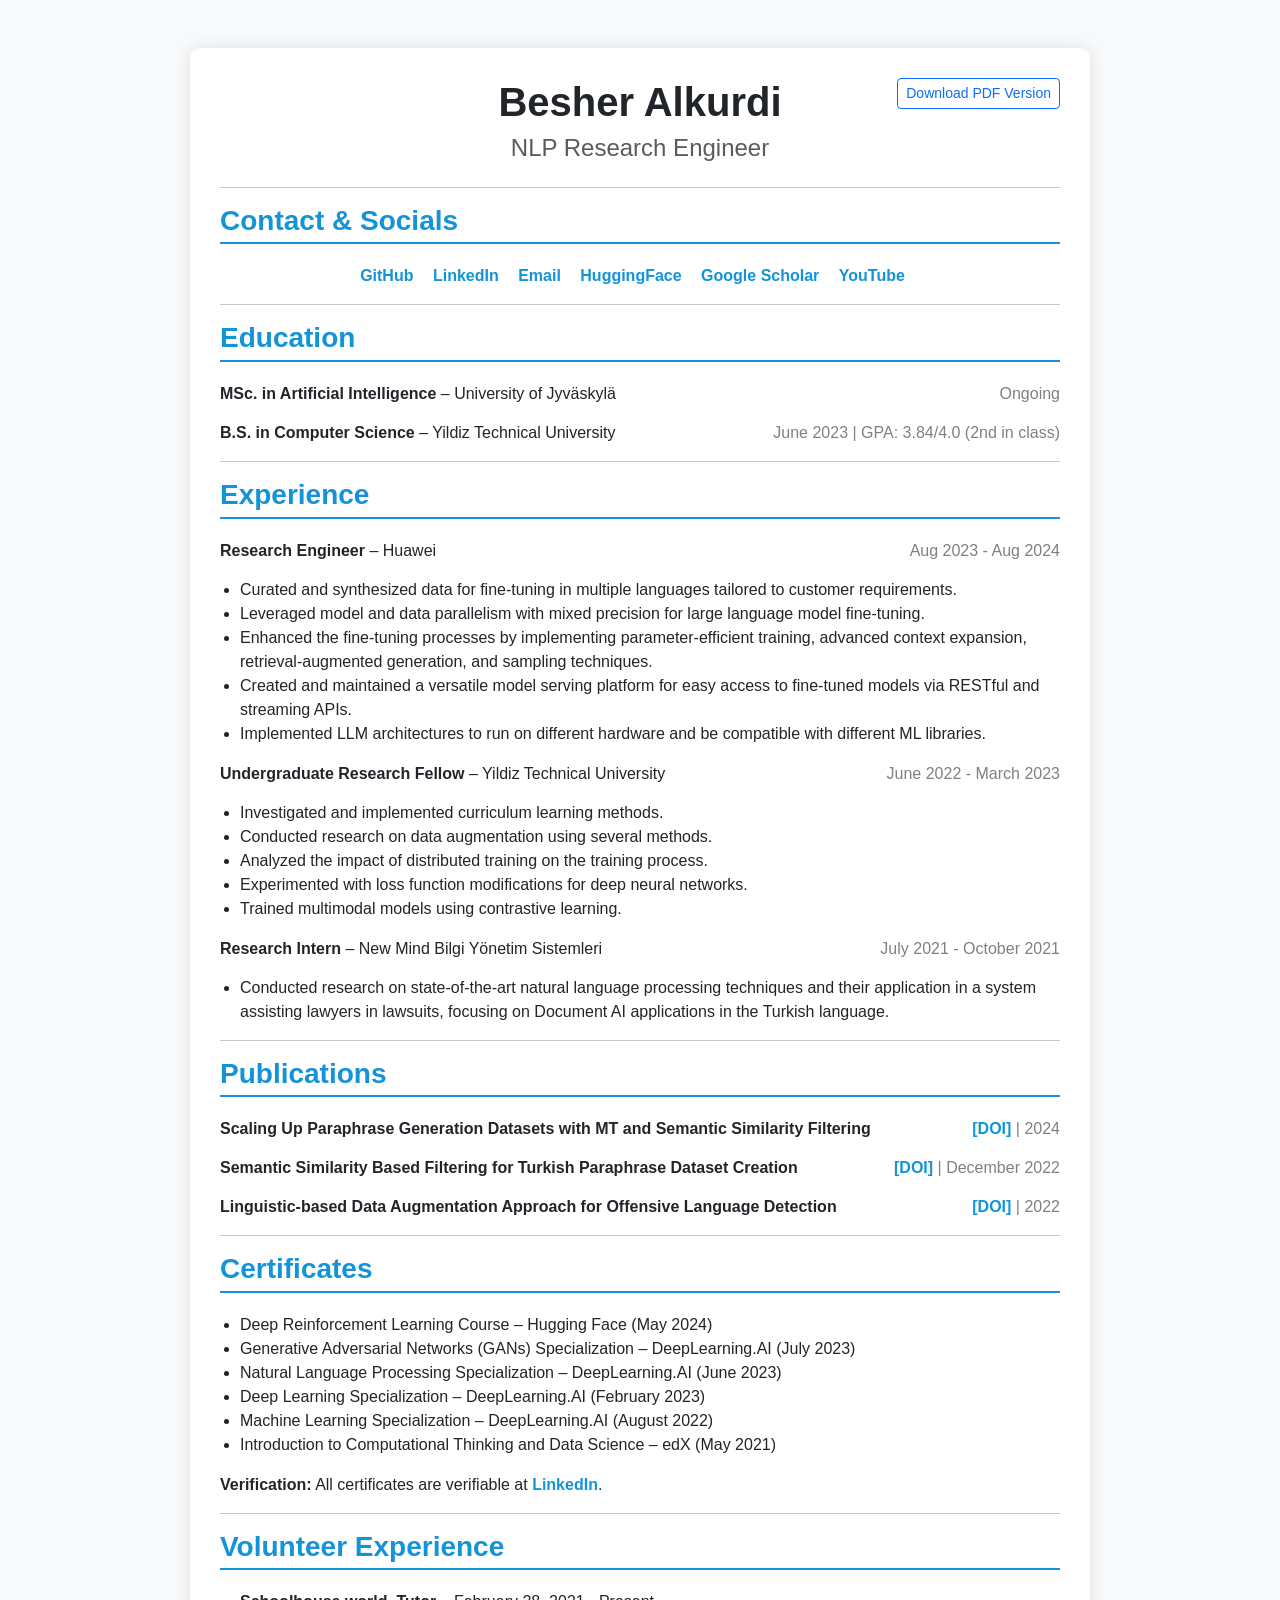
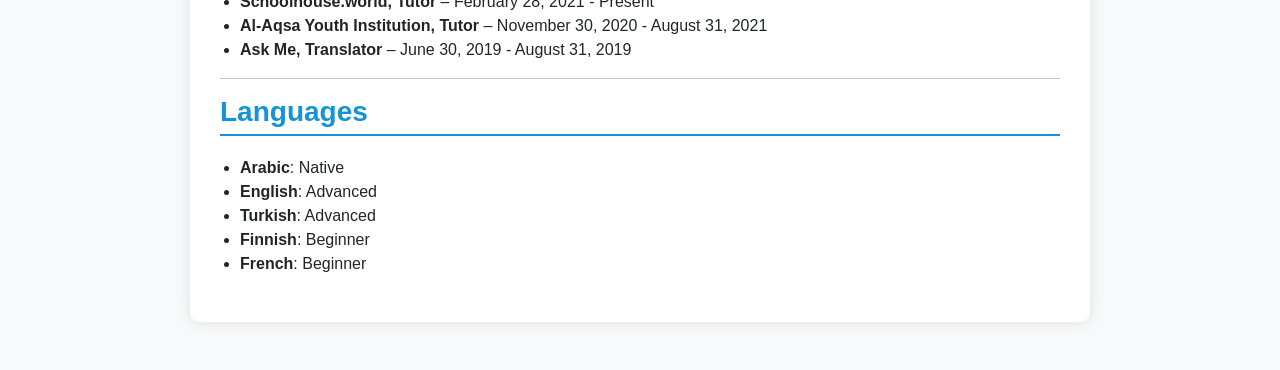
==== cv.html @ 5d820d55 "Add PDF" ====
<!doctype html>
<html lang="en">
    <head>
        <meta charset="UTF-8" />
        <meta name="viewport" content="width=device-width, initial-scale=1.0" />
        <title>Besher Alkurdi - NLP Research Engineer</title>

        <!-- Bootstrap & FontAwesome -->
        <link
            rel="stylesheet"
            href="https://cdn.jsdelivr.net/npm/bootstrap@5.3.0/dist/css/bootstrap.min.css"
        />

        <style>
            :root {
                --primary-color: #1393d8;
                --text-color: #333;
            }

            body {
                background-color: #f8f9fa;
                font-family: Arial, sans-serif;
            }

            .container {
                max-width: 900px;
                background: white;
                padding: 30px;
                border-radius: 10px;
                box-shadow: 0px 0px 15px rgba(0, 0, 0, 0.1);
            }

            h1,
            h3 {
                font-weight: bold;
            }

            .section-title {
                color: var(--primary-color);
                border-bottom: 2px solid var(--primary-color);
                padding-bottom: 5px;
                margin-bottom: 20px;
            }

            .contact-icons a {
                color: var(--primary-color);
                margin-right: 15px;
                transition: 0.3s;
            }

            .contact-icons a:hover {
                color: #116693;
            }

            .entry {
                display: flex;
                justify-content: space-between;
                margin-bottom: 15px;
            }

            .entry-details {
                text-align: right;
                color: gray;
            }

            ul {
                padding-left: 20px;
            }

            a {
                text-decoration: none;
                color: var(--primary-color);
                font-weight: bold;
            }

            a:hover {
                text-decoration: underline;
            }
        </style>
    </head>
    <body>
        <div class="container my-5">
            <div class="position-relative text-center mb-4">
                <h1>Besher Alkurdi</h1>
                <h4 class="text-muted">NLP Research Engineer</h4>
                <div style="position: absolute; top: 0; right: 0">
                    <a href="./cv.pdf" class="btn btn-outline-primary btn-sm">
                        Download PDF Version
                    </a>
                </div>
            </div>

            <hr />

            <section id="contact">
                <h3 class="section-title">Contact & Socials</h3>
                <div class="contact-icons text-center">
                    <a href="https://github.com/mrbesher" target="_blank"
                        >GitHub</a
                    >
                    <a
                        href="https://www.linkedin.com/in/mrbesher"
                        target="_blank"
                        >LinkedIn</a
                    >
                    <a href="mailto:mrbesheralkurdi@outlook.com">Email</a>
                    <a href="https://huggingface.co/mrbesher" target="_blank"
                        >HuggingFace</a
                    >
                    <a
                        href="https://scholar.google.com/citations?user=TBLsDPEAAAAJ"
                        target="_blank"
                        >Google Scholar</a
                    >
                    <a
                        href="https://www.youtube.com/@besheralkurdi"
                        target="_blank"
                        >YouTube</a
                    >
                </div>
            </section>

            <hr />

            <section id="education">
                <h3 class="section-title">Education</h3>

                <div class="entry">
                    <div>
                        <strong>MSc. in Artificial Intelligence</strong> –
                        University of Jyväskylä
                    </div>
                    <div class="entry-details">Ongoing</div>
                </div>

                <div class="entry">
                    <div>
                        <strong>B.S. in Computer Science</strong> – Yildiz
                        Technical University
                    </div>
                    <div class="entry-details">
                        June 2023 | GPA: 3.84/4.0 (2nd in class)
                    </div>
                </div>
            </section>

            <hr />

            <section id="experience">
                <h3 class="section-title">Experience</h3>

                <div class="entry">
                    <div><strong>Research Engineer</strong> – Huawei</div>
                    <div class="entry-details">Aug 2023 - Aug 2024</div>
                </div>
                <ul>
                    <li>
                        Curated and synthesized data for fine-tuning in multiple
                        languages tailored to customer requirements.
                    </li>
                    <li>
                        Leveraged model and data parallelism with mixed
                        precision for large language model fine-tuning.
                    </li>
                    <li>
                        Enhanced the fine-tuning processes by implementing
                        parameter-efficient training, advanced context
                        expansion, retrieval-augmented generation, and sampling
                        techniques.
                    </li>
                    <li>
                        Created and maintained a versatile model serving
                        platform for easy access to fine-tuned models via
                        RESTful and streaming APIs.
                    </li>
                    <li>
                        Implemented LLM architectures to run on different
                        hardware and be compatible with different ML libraries.
                    </li>
                </ul>

                <div class="entry">
                    <div>
                        <strong>Undergraduate Research Fellow</strong> – Yildiz
                        Technical University
                    </div>
                    <div class="entry-details">June 2022 - March 2023</div>
                </div>
                <ul>
                    <li>
                        Investigated and implemented curriculum learning
                        methods.
                    </li>
                    <li>
                        Conducted research on data augmentation using several
                        methods.
                    </li>
                    <li>
                        Analyzed the impact of distributed training on the
                        training process.
                    </li>
                    <li>
                        Experimented with loss function modifications for deep
                        neural networks.
                    </li>
                    <li>
                        Trained multimodal models using contrastive learning.
                    </li>
                </ul>

                <div class="entry">
                    <div>
                        <strong>Research Intern</strong> – New Mind Bilgi
                        Yönetim Sistemleri
                    </div>
                    <div class="entry-details">July 2021 - October 2021</div>
                </div>
                <ul>
                    <li>
                        Conducted research on state-of-the-art natural language
                        processing techniques and their application in a system
                        assisting lawyers in lawsuits, focusing on Document AI
                        applications in the Turkish language.
                    </li>
                </ul>
            </section>

            <hr />

            <section id="publications">
                <h3 class="section-title">Publications</h3>

                <div class="entry">
                    <div>
                        <strong
                            >Scaling Up Paraphrase Generation Datasets with MT
                            and Semantic Similarity Filtering</strong
                        >
                    </div>
                    <div class="entry-details">
                        <a href="https://doi.org/10.1007/978-3-031-44260-5_2"
                            >[DOI]</a
                        >
                        | 2024
                    </div>
                </div>

                <div class="entry">
                    <div>
                        <strong
                            >Semantic Similarity Based Filtering for Turkish
                            Paraphrase Dataset Creation</strong
                        >
                    </div>
                    <div class="entry-details">
                        <a href="https://aclanthology.org/2022.icnlsp-1.14"
                            >[DOI]</a
                        >
                        | December 2022
                    </div>
                </div>

                <div class="entry">
                    <div>
                        <strong
                            >Linguistic-based Data Augmentation Approach for
                            Offensive Language Detection</strong
                        >
                    </div>
                    <div class="entry-details">
                        <a href="https://doi.org/10.1109/UBMK55850.2022.9919562"
                            >[DOI]</a
                        >
                        | 2022
                    </div>
                </div>
            </section>

            <hr />

            <section id="certificates">
                <h3 class="section-title">Certificates</h3>
                <ul>
                    <li>
                        Deep Reinforcement Learning Course – Hugging Face (May
                        2024)
                    </li>
                    <li>
                        Generative Adversarial Networks (GANs) Specialization –
                        DeepLearning.AI (July 2023)
                    </li>
                    <li>
                        Natural Language Processing Specialization –
                        DeepLearning.AI (June 2023)
                    </li>
                    <li>
                        Deep Learning Specialization – DeepLearning.AI (February
                        2023)
                    </li>
                    <li>
                        Machine Learning Specialization – DeepLearning.AI
                        (August 2022)
                    </li>
                    <li>
                        Introduction to Computational Thinking and Data Science
                        – edX (May 2021)
                    </li>
                </ul>
                <p>
                    <strong>Verification:</strong> All certificates are
                    verifiable at
                    <a href="https://www.linkedin.com/in/mrbesher">LinkedIn</a>.
                </p>
            </section>

            <hr />

            <section id="volunteer">
                <h3 class="section-title">Volunteer Experience</h3>
                <ul>
                    <li>
                        <strong>Schoolhouse.world, Tutor</strong> – February 28,
                        2021 - Present
                    </li>
                    <li>
                        <strong>Al-Aqsa Youth Institution, Tutor</strong> –
                        November 30, 2020 - August 31, 2021
                    </li>
                    <li>
                        <strong>Ask Me, Translator</strong> – June 30, 2019 -
                        August 31, 2019
                    </li>
                </ul>
            </section>

            <hr />

            <section id="languages">
                <h3 class="section-title">Languages</h3>
                <ul>
                    <li><strong>Arabic</strong>: Native</li>
                    <li><strong>English</strong>: Advanced</li>
                    <li><strong>Turkish</strong>: Advanced</li>
                    <li><strong>Finnish</strong>: Beginner</li>
                    <li><strong>French</strong>: Beginner</li>
                </ul>
            </section>
        </div>

        <script src="https://cdn.jsdelivr.net/npm/bootstrap@5.3.0/dist/js/bootstrap.bundle.min.js"></script>
    </body>
</html>
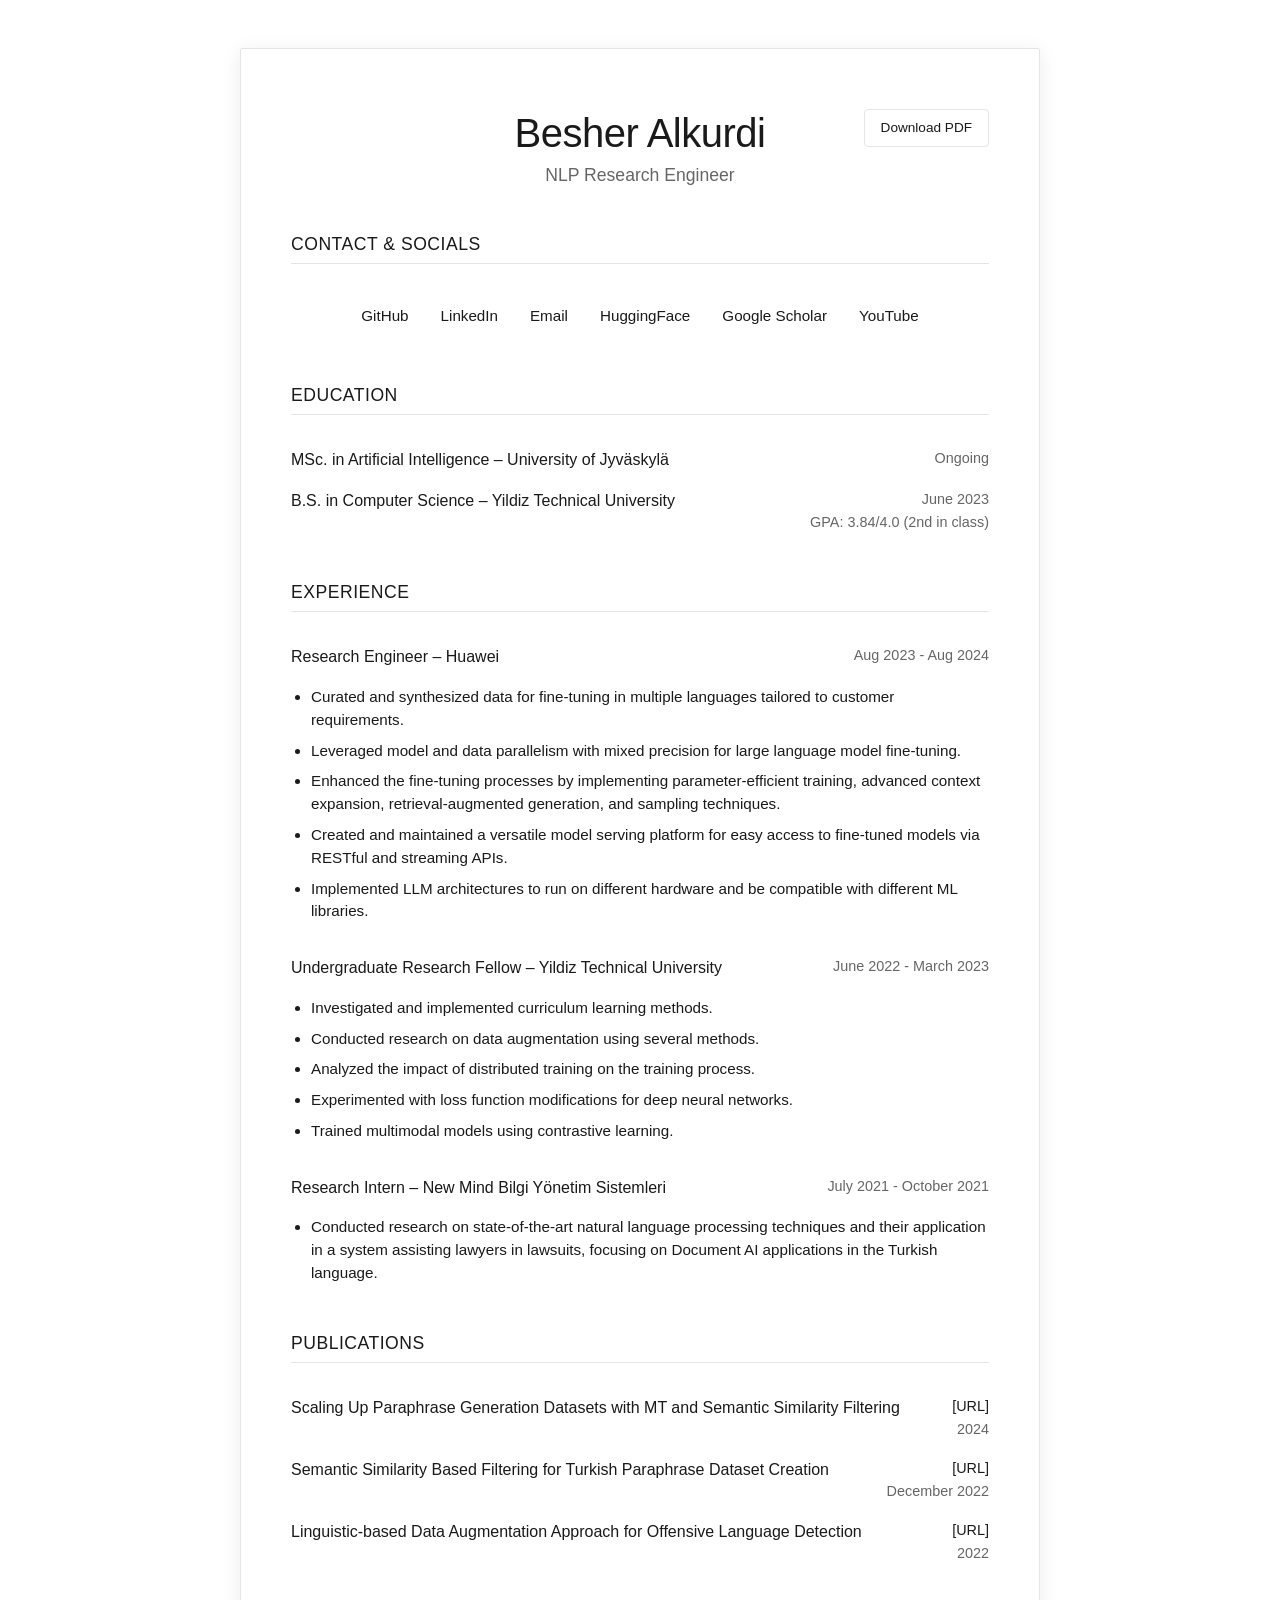
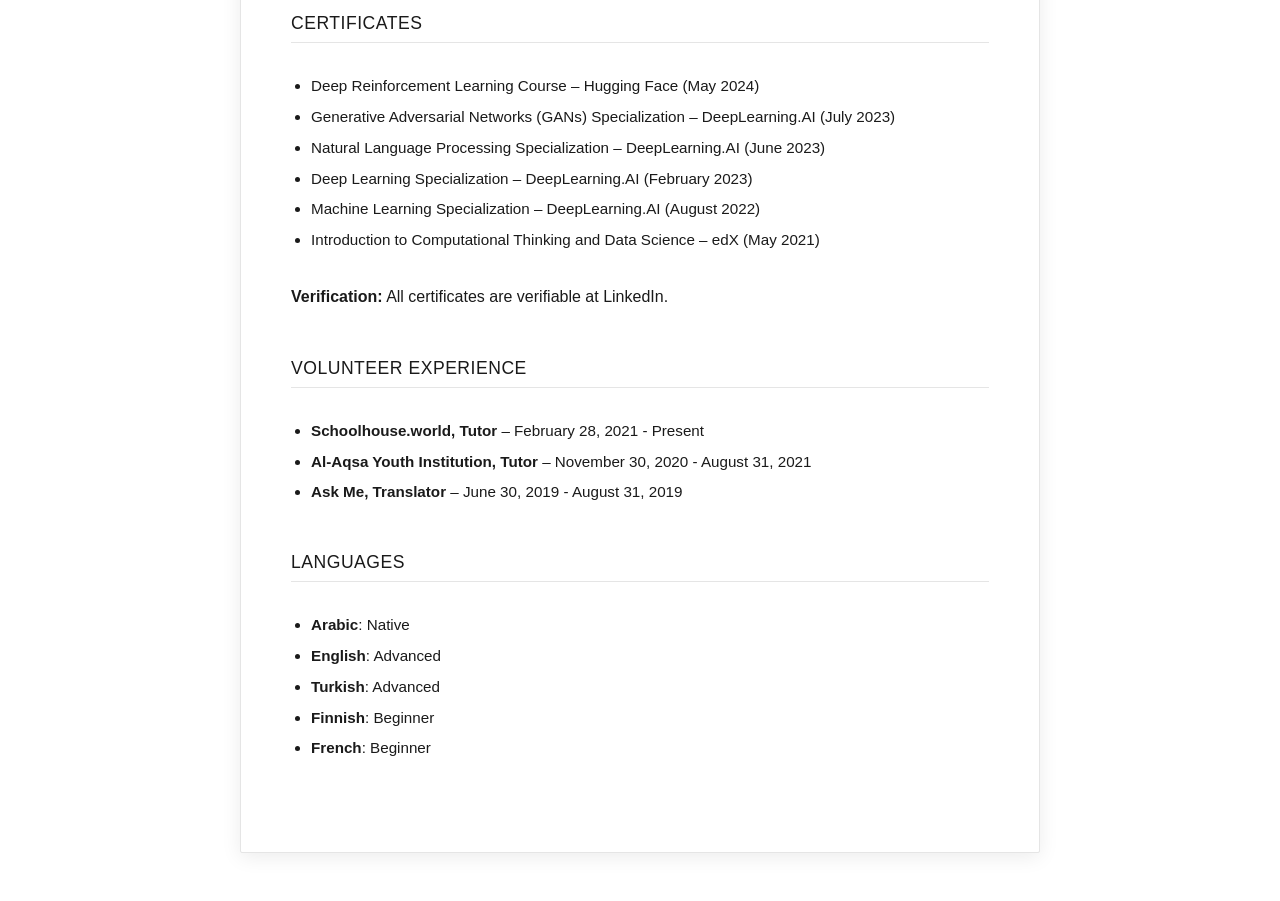
==== commit 8394e22f: "Add a minimal theme" ====
--- a/cv.html
+++ b/cv.html
@@ -5,7 +5,7 @@
         <meta name="viewport" content="width=device-width, initial-scale=1.0" />
         <title>Besher Alkurdi - NLP Research Engineer</title>
 
-        <!-- Bootstrap & FontAwesome -->
+        <!-- Bootstrap -->
         <link
             rel="stylesheet"
             href="https://cdn.jsdelivr.net/npm/bootstrap@5.3.0/dist/css/bootstrap.min.css"
@@ -13,327 +13,359 @@
 
         <style>
             :root {
-                --primary-color: #1393d8;
-                --text-color: #333;
+                --bg-color: #ffffff;
+                --text-color: #1a1a1a;
+                --text-muted: #666666;
+                --border-color: #e5e5e5;
+                --card-bg: #ffffff;
+                --hover-bg: #f8f9fa;
+                --shadow-color: rgba(0, 0, 0, 0.08);
+            }
+
+            @media (prefers-color-scheme: dark) {
+                :root {
+                    --bg-color: #0a0a0a;
+                    --text-color: #f5f5f5;
+                    --text-muted: #a0a0a0;
+                    --border-color: #2a2a2a;
+                    --card-bg: #111111;
+                    --hover-bg: #1a1a1a;
+                    --shadow-color: rgba(255, 255, 255, 0.05);
+                }
+            }
+
+            * {
+                transition: background-color 0.2s ease, color 0.2s ease, border-color 0.2s ease;
             }
 
             body {
-                background-color: #f8f9fa;
-                font-family: Arial, sans-serif;
+                background-color: var(--bg-color);
+                color: var(--text-color);
+                font-family: -apple-system, BlinkMacSystemFont, 'Segoe UI', Roboto, Oxygen, Ubuntu, Cantarell, sans-serif;
+                line-height: 1.6;
+                font-weight: 400;
             }
 
             .container {
-                max-width: 900px;
-                background: white;
-                padding: 30px;
-                border-radius: 10px;
-                box-shadow: 0px 0px 15px rgba(0, 0, 0, 0.1);
-            }
-
-            h1,
+                max-width: 800px;
+                background: var(--card-bg);
+                padding: 60px 50px;
+                border-radius: 2px;
+                box-shadow: 0 4px 20px var(--shadow-color);
+                border: 1px solid var(--border-color);
+            }
+
+            h1 {
+                font-weight: 300;
+                font-size: 2.5rem;
+                letter-spacing: -0.5px;
+                margin-bottom: 0.5rem;
+            }
+
             h3 {
-                font-weight: bold;
+                font-weight: 500;
+                font-size: 1.1rem;
+                text-transform: uppercase;
+                letter-spacing: 0.5px;
+                margin-bottom: 1.5rem;
+                margin-top: 3rem;
+            }
+
+            h4 {
+                font-weight: 300;
+                color: var(--text-muted);
+                font-size: 1.1rem;
             }
 
             .section-title {
-                color: var(--primary-color);
-                border-bottom: 2px solid var(--primary-color);
-                padding-bottom: 5px;
-                margin-bottom: 20px;
+                color: var(--text-color);
+                border-bottom: 1px solid var(--border-color);
+                padding-bottom: 8px;
+                margin-bottom: 2rem;
+            }
+
+            .contact-icons {
+                display: flex;
+                justify-content: center;
+                gap: 2rem;
+                flex-wrap: wrap;
             }
 
             .contact-icons a {
-                color: var(--primary-color);
-                margin-right: 15px;
-                transition: 0.3s;
-            }
-
-            .contact-icons a:hover {
-                color: #116693;
+                color: var(--text-color);
+                font-weight: 400;
+                text-decoration: none;
+                padding: 8px 0;
+                position: relative;
+                font-size: 0.95rem;
+            }
+
+            .contact-icons a::after {
+                content: '';
+                position: absolute;
+                width: 0;
+                height: 1px;
+                bottom: 0;
+                left: 0;
+                background-color: var(--text-color);
+                transition: width 0.3s ease;
+            }
+
+            .contact-icons a:hover::after {
+                width: 100%;
             }
 
             .entry {
                 display: flex;
                 justify-content: space-between;
-                margin-bottom: 15px;
+                align-items: flex-start;
+                margin-bottom: 1rem;
+                gap: 2rem;
             }
 
             .entry-details {
                 text-align: right;
-                color: gray;
+                color: var(--text-muted);
+                font-size: 0.9rem;
+                white-space: nowrap;
+                flex-shrink: 0;
+            }
+
+            .entry-content {
+                flex: 1;
+            }
+
+            .entry strong {
+                font-weight: 500;
             }
 
             ul {
-                padding-left: 20px;
+                padding-left: 1.25rem;
+                margin-top: 0.75rem;
+                margin-bottom: 2rem;
+            }
+
+            li {
+                margin-bottom: 0.5rem;
+                font-size: 0.95rem;
+                line-height: 1.5;
             }
 
             a {
                 text-decoration: none;
-                color: var(--primary-color);
-                font-weight: bold;
+                color: var(--text-color);
+                font-weight: 400;
             }
 
             a:hover {
-                text-decoration: underline;
+                color: var(--text-color);
+                opacity: 0.7;
+            }
+
+            hr {
+                border: none;
+                height: 1px;
+                background-color: var(--border-color);
+                margin: 3rem 0;
+            }
+
+            .btn-outline-primary {
+                border: 1px solid var(--border-color);
+                color: var(--text-color);
+                background: transparent;
+                font-size: 0.85rem;
+                padding: 8px 16px;
+                font-weight: 400;
+            }
+
+            .btn-outline-primary:hover {
+                background-color: var(--hover-bg);
+                border-color: var(--text-color);
+                color: var(--text-color);
+            }
+
+            .header-section {
+                text-align: center;
+                margin-bottom: 3rem;
+                position: relative;
+            }
+
+            .pdf-download {
+                position: absolute;
+                top: 0;
+                right: 0;
+            }
+
+            @media (max-width: 768px) {
+                .container {
+                    padding: 40px 30px;
+                    margin: 20px;
+                }
+
+                .entry {
+                    flex-direction: column;
+                    gap: 0.5rem;
+                }
+
+                .entry-details {
+                    text-align: left;
+                    white-space: normal;
+                }
+
+                .contact-icons {
+                    gap: 1rem;
+                }
+
+                .pdf-download {
+                    position: static;
+                    margin-top: 1rem;
+                }
+
+                h1 {
+                    font-size: 2rem;
+                }
             }
         </style>
     </head>
     <body>
         <div class="container my-5">
-            <div class="position-relative text-center mb-4">
+            <div class="header-section">
                 <h1>Besher Alkurdi</h1>
-                <h4 class="text-muted">NLP Research Engineer</h4>
-                <div style="position: absolute; top: 0; right: 0">
+                <h4>NLP Research Engineer</h4>
+                <div class="pdf-download">
                     <a href="./cv.pdf" class="btn btn-outline-primary btn-sm">
-                        Download PDF Version
+                        Download PDF
                     </a>
                 </div>
             </div>
-
-            <hr />
 
             <section id="contact">
                 <h3 class="section-title">Contact & Socials</h3>
-                <div class="contact-icons text-center">
-                    <a href="https://github.com/mrbesher" target="_blank"
-                        >GitHub</a
-                    >
-                    <a
-                        href="https://www.linkedin.com/in/mrbesher"
-                        target="_blank"
-                        >LinkedIn</a
-                    >
+                <div class="contact-icons">
+                    <a href="https://github.com/mrbesher" target="_blank">GitHub</a>
+                    <a href="https://www.linkedin.com/in/mrbesher" target="_blank">LinkedIn</a>
                     <a href="mailto:mrbesheralkurdi@outlook.com">Email</a>
-                    <a href="https://huggingface.co/mrbesher" target="_blank"
-                        >HuggingFace</a
-                    >
-                    <a
-                        href="https://scholar.google.com/citations?user=TBLsDPEAAAAJ"
-                        target="_blank"
-                        >Google Scholar</a
-                    >
-                    <a
-                        href="https://www.youtube.com/@besheralkurdi"
-                        target="_blank"
-                        >YouTube</a
-                    >
-                </div>
-            </section>
-
-            <hr />
+                    <a href="https://huggingface.co/mrbesher" target="_blank">HuggingFace</a>
+                    <a href="https://scholar.google.com/citations?user=TBLsDPEAAAAJ" target="_blank">Google Scholar</a>
+                    <a href="https://www.youtube.com/@besheralkurdi" target="_blank">YouTube</a>
+                </div>
+            </section>
 
             <section id="education">
                 <h3 class="section-title">Education</h3>
 
                 <div class="entry">
-                    <div>
-                        <strong>MSc. in Artificial Intelligence</strong> –
-                        University of Jyväskylä
+                    <div class="entry-content">
+                        <strong>MSc. in Artificial Intelligence</strong> – University of Jyväskylä
                     </div>
                     <div class="entry-details">Ongoing</div>
                 </div>
 
                 <div class="entry">
-                    <div>
-                        <strong>B.S. in Computer Science</strong> – Yildiz
-                        Technical University
+                    <div class="entry-content">
+                        <strong>B.S. in Computer Science</strong> – Yildiz Technical University
                     </div>
                     <div class="entry-details">
-                        June 2023 | GPA: 3.84/4.0 (2nd in class)
-                    </div>
-                </div>
-            </section>
-
-            <hr />
+                        June 2023<br>GPA: 3.84/4.0 (2nd in class)
+                    </div>
+                </div>
+            </section>
 
             <section id="experience">
                 <h3 class="section-title">Experience</h3>
 
                 <div class="entry">
-                    <div><strong>Research Engineer</strong> – Huawei</div>
+                    <div class="entry-content"><strong>Research Engineer</strong> – Huawei</div>
                     <div class="entry-details">Aug 2023 - Aug 2024</div>
                 </div>
                 <ul>
-                    <li>
-                        Curated and synthesized data for fine-tuning in multiple
-                        languages tailored to customer requirements.
-                    </li>
-                    <li>
-                        Leveraged model and data parallelism with mixed
-                        precision for large language model fine-tuning.
-                    </li>
-                    <li>
-                        Enhanced the fine-tuning processes by implementing
-                        parameter-efficient training, advanced context
-                        expansion, retrieval-augmented generation, and sampling
-                        techniques.
-                    </li>
-                    <li>
-                        Created and maintained a versatile model serving
-                        platform for easy access to fine-tuned models via
-                        RESTful and streaming APIs.
-                    </li>
-                    <li>
-                        Implemented LLM architectures to run on different
-                        hardware and be compatible with different ML libraries.
-                    </li>
-                </ul>
-
-                <div class="entry">
-                    <div>
-                        <strong>Undergraduate Research Fellow</strong> – Yildiz
-                        Technical University
+                    <li>Curated and synthesized data for fine-tuning in multiple languages tailored to customer requirements.</li>
+                    <li>Leveraged model and data parallelism with mixed precision for large language model fine-tuning.</li>
+                    <li>Enhanced the fine-tuning processes by implementing parameter-efficient training, advanced context expansion, retrieval-augmented generation, and sampling techniques.</li>
+                    <li>Created and maintained a versatile model serving platform for easy access to fine-tuned models via RESTful and streaming APIs.</li>
+                    <li>Implemented LLM architectures to run on different hardware and be compatible with different ML libraries.</li>
+                </ul>
+
+                <div class="entry">
+                    <div class="entry-content">
+                        <strong>Undergraduate Research Fellow</strong> – Yildiz Technical University
                     </div>
                     <div class="entry-details">June 2022 - March 2023</div>
                 </div>
                 <ul>
-                    <li>
-                        Investigated and implemented curriculum learning
-                        methods.
-                    </li>
-                    <li>
-                        Conducted research on data augmentation using several
-                        methods.
-                    </li>
-                    <li>
-                        Analyzed the impact of distributed training on the
-                        training process.
-                    </li>
-                    <li>
-                        Experimented with loss function modifications for deep
-                        neural networks.
-                    </li>
-                    <li>
-                        Trained multimodal models using contrastive learning.
-                    </li>
-                </ul>
-
-                <div class="entry">
-                    <div>
-                        <strong>Research Intern</strong> – New Mind Bilgi
-                        Yönetim Sistemleri
+                    <li>Investigated and implemented curriculum learning methods.</li>
+                    <li>Conducted research on data augmentation using several methods.</li>
+                    <li>Analyzed the impact of distributed training on the training process.</li>
+                    <li>Experimented with loss function modifications for deep neural networks.</li>
+                    <li>Trained multimodal models using contrastive learning.</li>
+                </ul>
+
+                <div class="entry">
+                    <div class="entry-content">
+                        <strong>Research Intern</strong> – New Mind Bilgi Yönetim Sistemleri
                     </div>
                     <div class="entry-details">July 2021 - October 2021</div>
                 </div>
                 <ul>
-                    <li>
-                        Conducted research on state-of-the-art natural language
-                        processing techniques and their application in a system
-                        assisting lawyers in lawsuits, focusing on Document AI
-                        applications in the Turkish language.
-                    </li>
-                </ul>
-            </section>
-
-            <hr />
+                    <li>Conducted research on state-of-the-art natural language processing techniques and their application in a system assisting lawyers in lawsuits, focusing on Document AI applications in the Turkish language.</li>
+                </ul>
+            </section>
 
             <section id="publications">
                 <h3 class="section-title">Publications</h3>
 
                 <div class="entry">
-                    <div>
-                        <strong
-                            >Scaling Up Paraphrase Generation Datasets with MT
-                            and Semantic Similarity Filtering</strong
-                        >
+                    <div class="entry-content">
+                        <strong>Scaling Up Paraphrase Generation Datasets with MT and Semantic Similarity Filtering</strong>
                     </div>
                     <div class="entry-details">
-                        <a href="https://doi.org/10.1007/978-3-031-44260-5_2"
-                            >[DOI]</a
-                        >
-                        | 2024
-                    </div>
-                </div>
-
-                <div class="entry">
-                    <div>
-                        <strong
-                            >Semantic Similarity Based Filtering for Turkish
-                            Paraphrase Dataset Creation</strong
-                        >
+                        <a href="https://doi.org/10.1007/978-3-031-44260-5_2">[URL]</a><br>2024
+                    </div>
+                </div>
+
+                <div class="entry">
+                    <div class="entry-content">
+                        <strong>Semantic Similarity Based Filtering for Turkish Paraphrase Dataset Creation</strong>
                     </div>
                     <div class="entry-details">
-                        <a href="https://aclanthology.org/2022.icnlsp-1.14"
-                            >[DOI]</a
-                        >
-                        | December 2022
-                    </div>
-                </div>
-
-                <div class="entry">
-                    <div>
-                        <strong
-                            >Linguistic-based Data Augmentation Approach for
-                            Offensive Language Detection</strong
-                        >
+                        <a href="https://aclanthology.org/2022.icnlsp-1.14">[URL]</a><br>December 2022
+                    </div>
+                </div>
+
+                <div class="entry">
+                    <div class="entry-content">
+                        <strong>Linguistic-based Data Augmentation Approach for Offensive Language Detection</strong>
                     </div>
                     <div class="entry-details">
-                        <a href="https://doi.org/10.1109/UBMK55850.2022.9919562"
-                            >[DOI]</a
-                        >
-                        | 2022
-                    </div>
-                </div>
-            </section>
-
-            <hr />
+                        <a href="https://doi.org/10.1109/UBMK55850.2022.9919562">[URL]</a><br>2022
+                    </div>
+                </div>
+            </section>
 
             <section id="certificates">
                 <h3 class="section-title">Certificates</h3>
                 <ul>
-                    <li>
-                        Deep Reinforcement Learning Course – Hugging Face (May
-                        2024)
-                    </li>
-                    <li>
-                        Generative Adversarial Networks (GANs) Specialization –
-                        DeepLearning.AI (July 2023)
-                    </li>
-                    <li>
-                        Natural Language Processing Specialization –
-                        DeepLearning.AI (June 2023)
-                    </li>
-                    <li>
-                        Deep Learning Specialization – DeepLearning.AI (February
-                        2023)
-                    </li>
-                    <li>
-                        Machine Learning Specialization – DeepLearning.AI
-                        (August 2022)
-                    </li>
-                    <li>
-                        Introduction to Computational Thinking and Data Science
-                        – edX (May 2021)
-                    </li>
+                    <li>Deep Reinforcement Learning Course – Hugging Face (May 2024)</li>
+                    <li>Generative Adversarial Networks (GANs) Specialization – DeepLearning.AI (July 2023)</li>
+                    <li>Natural Language Processing Specialization – DeepLearning.AI (June 2023)</li>
+                    <li>Deep Learning Specialization – DeepLearning.AI (February 2023)</li>
+                    <li>Machine Learning Specialization – DeepLearning.AI (August 2022)</li>
+                    <li>Introduction to Computational Thinking and Data Science – edX (May 2021)</li>
                 </ul>
                 <p>
-                    <strong>Verification:</strong> All certificates are
-                    verifiable at
+                    <strong>Verification:</strong> All certificates are verifiable at
                     <a href="https://www.linkedin.com/in/mrbesher">LinkedIn</a>.
                 </p>
             </section>
 
-            <hr />
-
             <section id="volunteer">
                 <h3 class="section-title">Volunteer Experience</h3>
                 <ul>
-                    <li>
-                        <strong>Schoolhouse.world, Tutor</strong> – February 28,
-                        2021 - Present
-                    </li>
-                    <li>
-                        <strong>Al-Aqsa Youth Institution, Tutor</strong> –
-                        November 30, 2020 - August 31, 2021
-                    </li>
-                    <li>
-                        <strong>Ask Me, Translator</strong> – June 30, 2019 -
-                        August 31, 2019
-                    </li>
-                </ul>
-            </section>
-
-            <hr />
+                    <li><strong>Schoolhouse.world, Tutor</strong> – February 28, 2021 - Present</li>
+                    <li><strong>Al-Aqsa Youth Institution, Tutor</strong> – November 30, 2020 - August 31, 2021</li>
+                    <li><strong>Ask Me, Translator</strong> – June 30, 2019 - August 31, 2019</li>
+                </ul>
+            </section>
 
             <section id="languages">
                 <h3 class="section-title">Languages</h3>
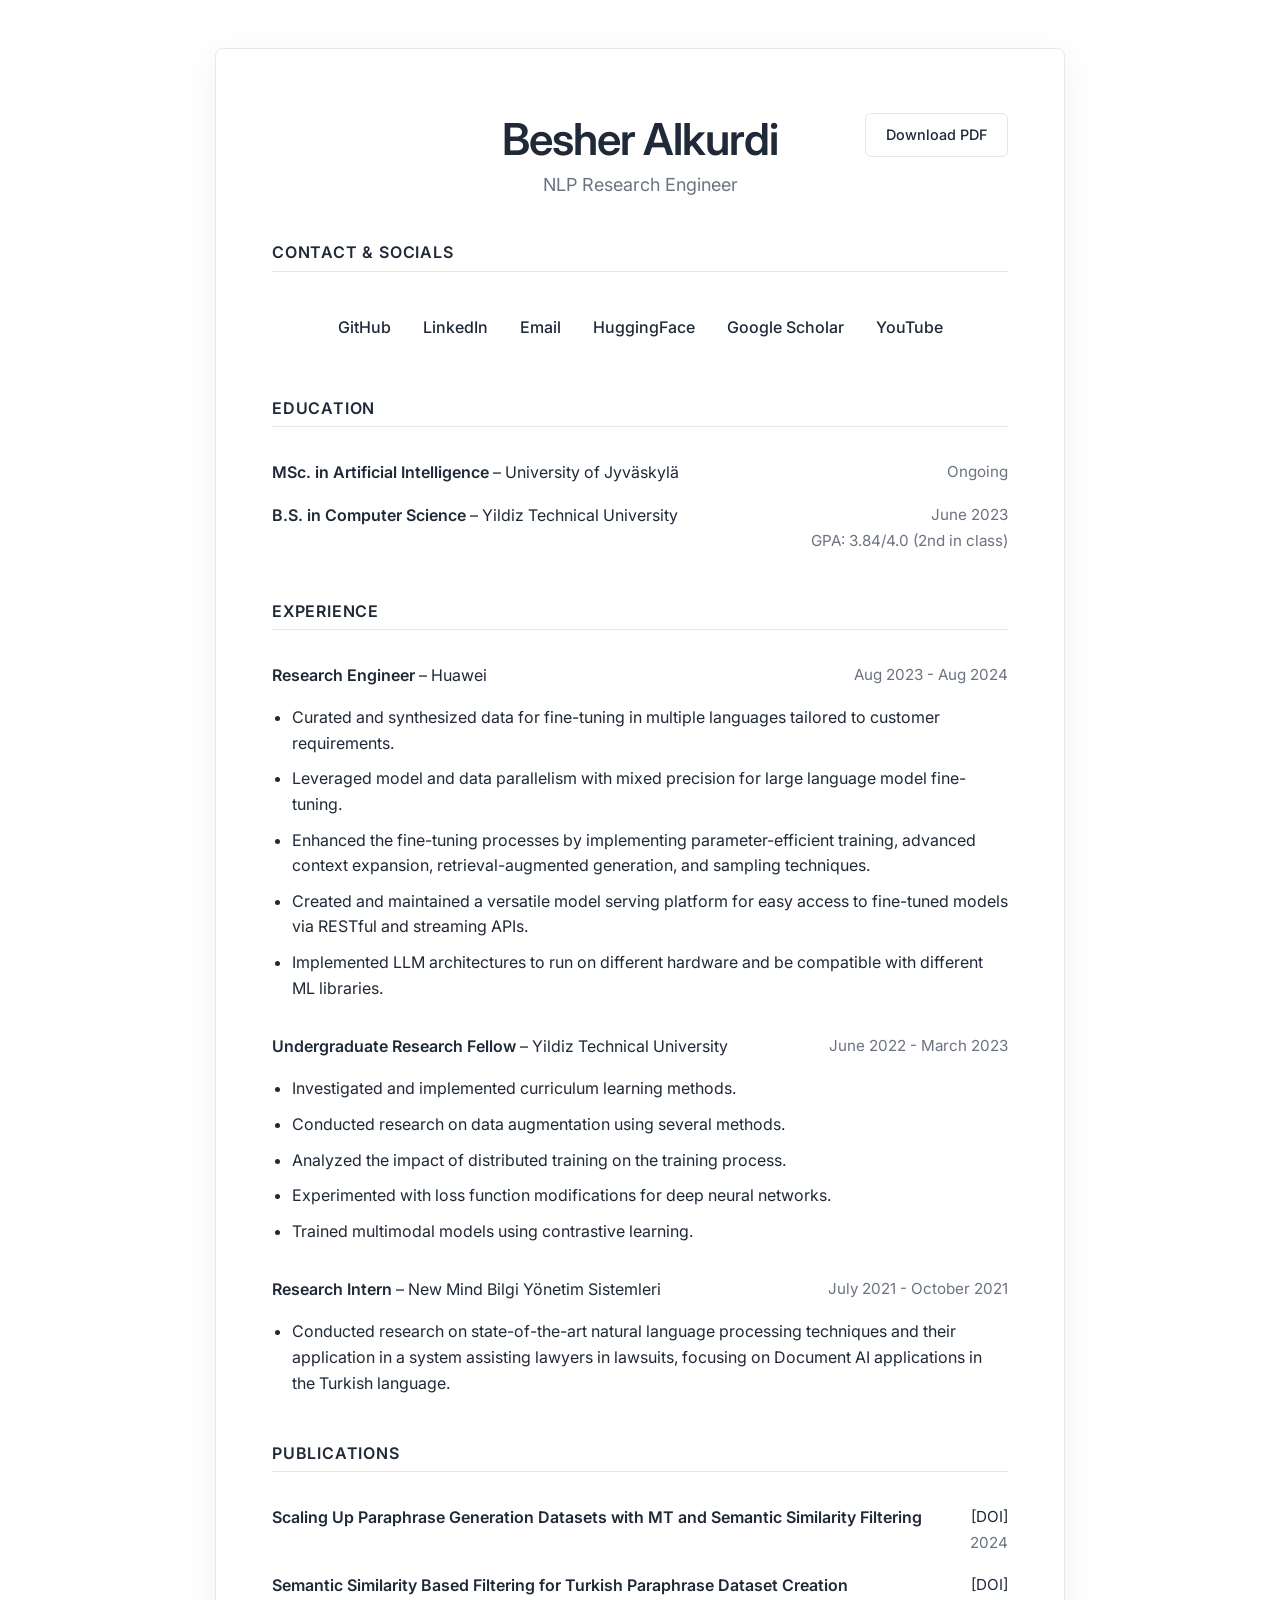
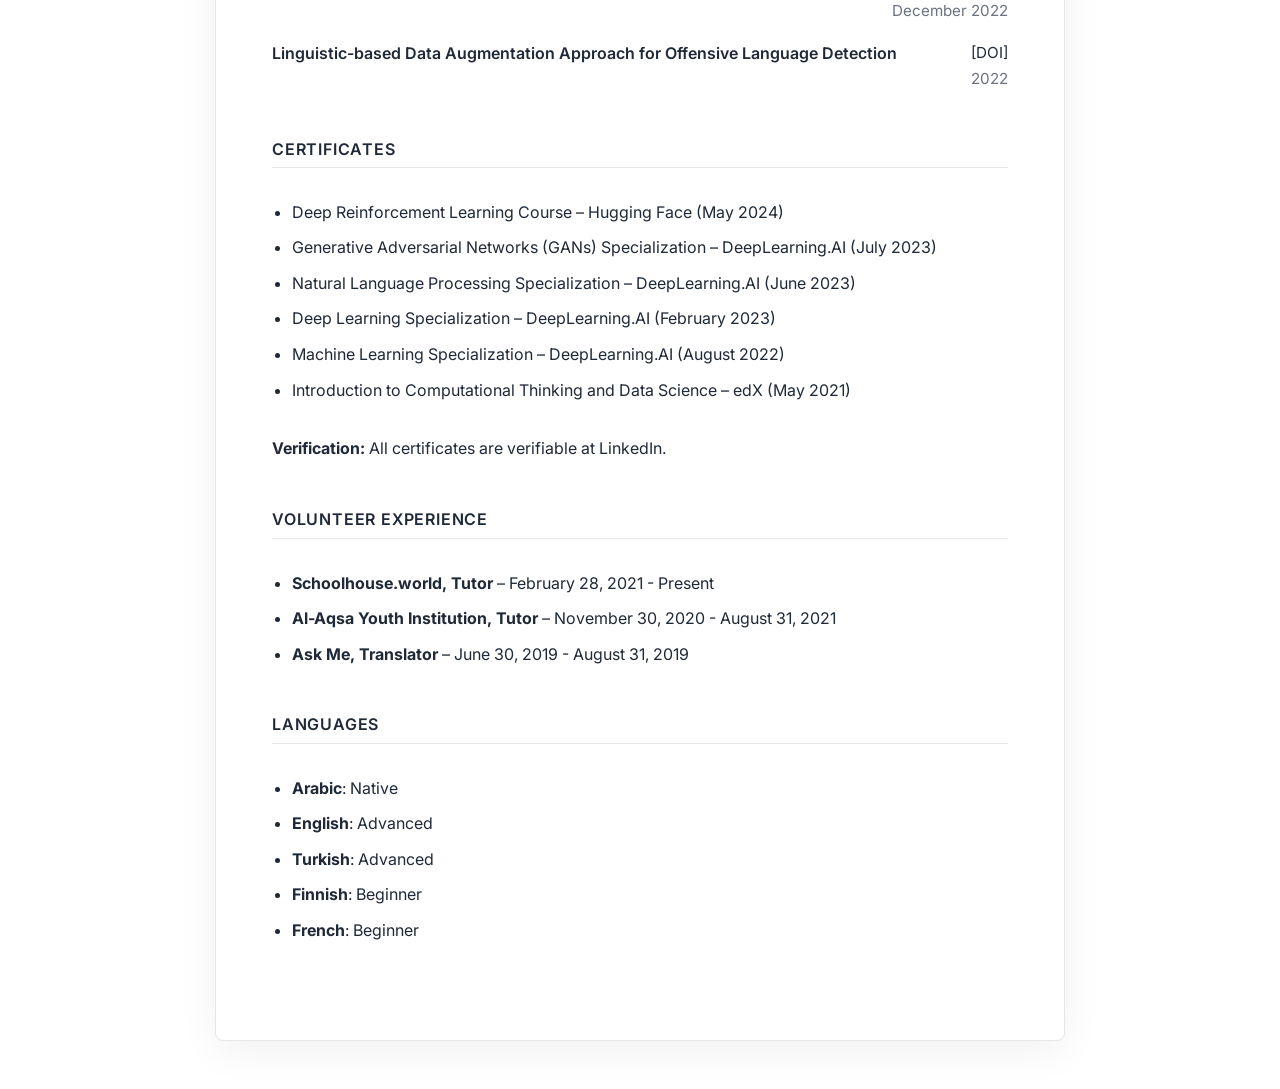
==== commit 7a5d4bd6: "Update cv theme" ====
--- a/cv.html
+++ b/cv.html
@@ -5,6 +5,11 @@
         <meta name="viewport" content="width=device-width, initial-scale=1.0" />
         <title>Besher Alkurdi - NLP Research Engineer</title>
 
+        <!-- Google Fonts -->
+        <link rel="preconnect" href="https://fonts.googleapis.com">
+        <link rel="preconnect" href="https://fonts.gstatic.com" crossorigin>
+        <link href="https://fonts.googleapis.com/css2?family=Inter:wght@300;400;500;600&display=swap" rel="stylesheet">
+
         <!-- Bootstrap -->
         <link
             rel="stylesheet"
@@ -14,23 +19,23 @@
         <style>
             :root {
                 --bg-color: #ffffff;
-                --text-color: #1a1a1a;
-                --text-muted: #666666;
-                --border-color: #e5e5e5;
+                --text-color: #1f2937;
+                --text-muted: #6b7280;
+                --border-color: #e5e7eb;
                 --card-bg: #ffffff;
-                --hover-bg: #f8f9fa;
-                --shadow-color: rgba(0, 0, 0, 0.08);
+                --hover-bg: #f9fafb;
+                --shadow-color: rgba(0, 0, 0, 0.06);
             }
 
             @media (prefers-color-scheme: dark) {
                 :root {
-                    --bg-color: #0a0a0a;
-                    --text-color: #f5f5f5;
-                    --text-muted: #a0a0a0;
-                    --border-color: #2a2a2a;
-                    --card-bg: #111111;
-                    --hover-bg: #1a1a1a;
-                    --shadow-color: rgba(255, 255, 255, 0.05);
+                    --bg-color: #0f172a;
+                    --text-color: #f1f5f9;
+                    --text-muted: #94a3b8;
+                    --border-color: #334155;
+                    --card-bg: #1e293b;
+                    --hover-bg: #334155;
+                    --shadow-color: rgba(0, 0, 0, 0.25);
                 }
             }
 
@@ -41,40 +46,43 @@
             body {
                 background-color: var(--bg-color);
                 color: var(--text-color);
-                font-family: -apple-system, BlinkMacSystemFont, 'Segoe UI', Roboto, Oxygen, Ubuntu, Cantarell, sans-serif;
-                line-height: 1.6;
+                font-family: 'Inter', -apple-system, BlinkMacSystemFont, 'Segoe UI', Roboto, sans-serif;
+                line-height: 1.7;
                 font-weight: 400;
+                font-size: 16px;
             }
 
             .container {
-                max-width: 800px;
+                max-width: 850px;
                 background: var(--card-bg);
-                padding: 60px 50px;
-                border-radius: 2px;
-                box-shadow: 0 4px 20px var(--shadow-color);
+                padding: 4rem 3.5rem;
+                border-radius: 8px;
+                box-shadow: 0 10px 40px var(--shadow-color);
                 border: 1px solid var(--border-color);
             }
 
             h1 {
-                font-weight: 300;
-                font-size: 2.5rem;
-                letter-spacing: -0.5px;
+                font-weight: 600;
+                font-size: 2.75rem;
+                letter-spacing: -0.025em;
                 margin-bottom: 0.5rem;
+                color: var(--text-color);
             }
 
             h3 {
-                font-weight: 500;
-                font-size: 1.1rem;
+                font-weight: 600;
+                font-size: 1rem;
                 text-transform: uppercase;
-                letter-spacing: 0.5px;
+                letter-spacing: 0.05em;
                 margin-bottom: 1.5rem;
                 margin-top: 3rem;
+                color: var(--text-color);
             }
 
             h4 {
-                font-weight: 300;
+                font-weight: 400;
                 color: var(--text-muted);
-                font-size: 1.1rem;
+                font-size: 1.125rem;
             }
 
             .section-title {
@@ -93,11 +101,11 @@
 
             .contact-icons a {
                 color: var(--text-color);
-                font-weight: 400;
+                font-weight: 500;
                 text-decoration: none;
-                padding: 8px 0;
+                padding: 10px 0;
                 position: relative;
-                font-size: 0.95rem;
+                font-size: 1rem;
             }
 
             .contact-icons a::after {
@@ -126,9 +134,10 @@
             .entry-details {
                 text-align: right;
                 color: var(--text-muted);
-                font-size: 0.9rem;
+                font-size: 0.95rem;
                 white-space: nowrap;
                 flex-shrink: 0;
+                font-weight: 400;
             }
 
             .entry-content {
@@ -136,7 +145,8 @@
             }
 
             .entry strong {
-                font-weight: 500;
+                font-weight: 600;
+                color: var(--text-color);
             }
 
             ul {
@@ -146,9 +156,10 @@
             }
 
             li {
-                margin-bottom: 0.5rem;
-                font-size: 0.95rem;
-                line-height: 1.5;
+                margin-bottom: 0.625rem;
+                font-size: 1rem;
+                line-height: 1.6;
+                color: var(--text-color);
             }
 
             a {
@@ -170,18 +181,21 @@
             }
 
             .btn-outline-primary {
-                border: 1px solid var(--border-color);
+                border: 1.5px solid var(--border-color);
                 color: var(--text-color);
                 background: transparent;
-                font-size: 0.85rem;
-                padding: 8px 16px;
-                font-weight: 400;
+                font-size: 0.9rem;
+                padding: 10px 20px;
+                font-weight: 500;
+                border-radius: 6px;
             }
 
             .btn-outline-primary:hover {
                 background-color: var(--hover-bg);
                 border-color: var(--text-color);
                 color: var(--text-color);
+                transform: translateY(-1px);
+                box-shadow: 0 4px 12px var(--shadow-color);
             }
 
             .header-section {
@@ -198,8 +212,8 @@
 
             @media (max-width: 768px) {
                 .container {
-                    padding: 40px 30px;
-                    margin: 20px;
+                    padding: 2.5rem 2rem;
+                    margin: 1.5rem;
                 }
 
                 .entry {
@@ -319,7 +333,7 @@
                         <strong>Scaling Up Paraphrase Generation Datasets with MT and Semantic Similarity Filtering</strong>
                     </div>
                     <div class="entry-details">
-                        <a href="https://doi.org/10.1007/978-3-031-44260-5_2">[URL]</a><br>2024
+                        <a href="https://doi.org/10.1007/978-3-031-44260-5_2">[DOI]</a><br>2024
                     </div>
                 </div>
 
@@ -328,7 +342,7 @@
                         <strong>Semantic Similarity Based Filtering for Turkish Paraphrase Dataset Creation</strong>
                     </div>
                     <div class="entry-details">
-                        <a href="https://aclanthology.org/2022.icnlsp-1.14">[URL]</a><br>December 2022
+                        <a href="https://aclanthology.org/2022.icnlsp-1.14">[DOI]</a><br>December 2022
                     </div>
                 </div>
 
@@ -337,7 +351,7 @@
                         <strong>Linguistic-based Data Augmentation Approach for Offensive Language Detection</strong>
                     </div>
                     <div class="entry-details">
-                        <a href="https://doi.org/10.1109/UBMK55850.2022.9919562">[URL]</a><br>2022
+                        <a href="https://doi.org/10.1109/UBMK55850.2022.9919562">[DOI]</a><br>2022
                     </div>
                 </div>
             </section>
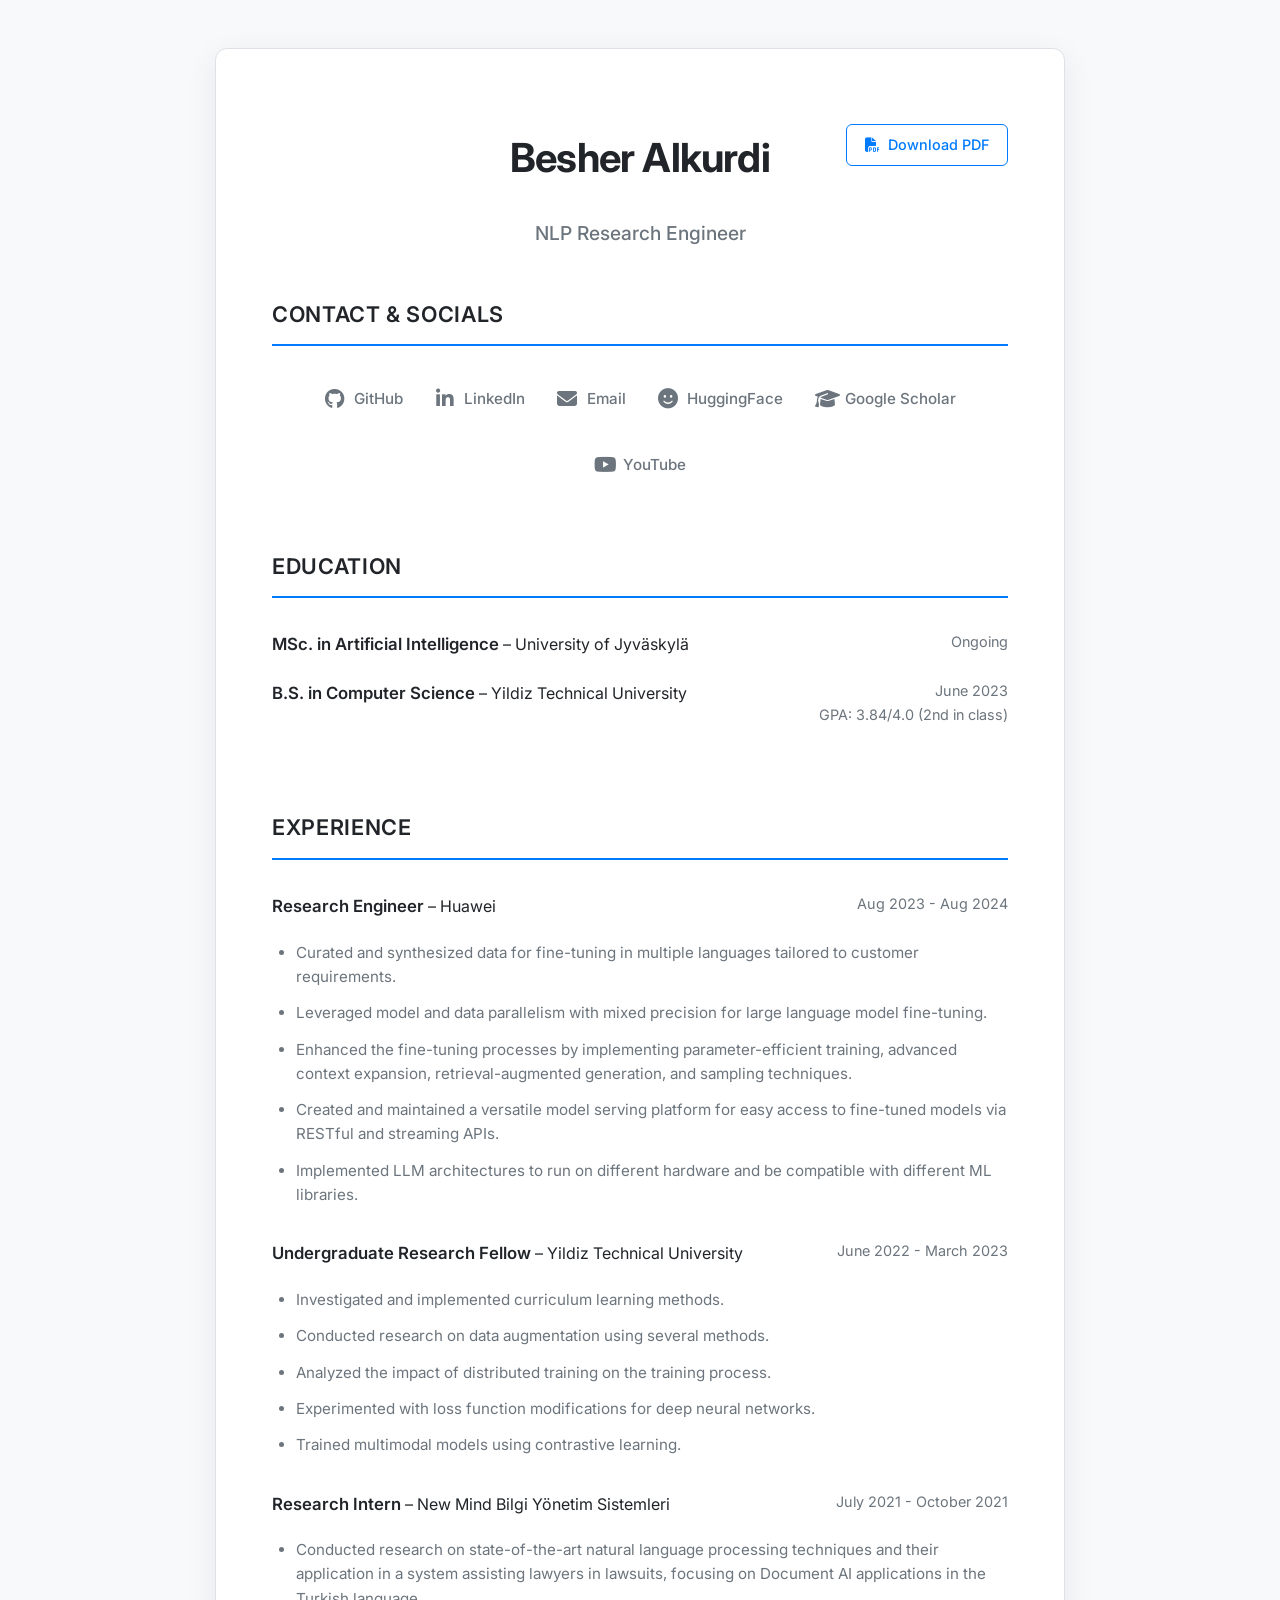
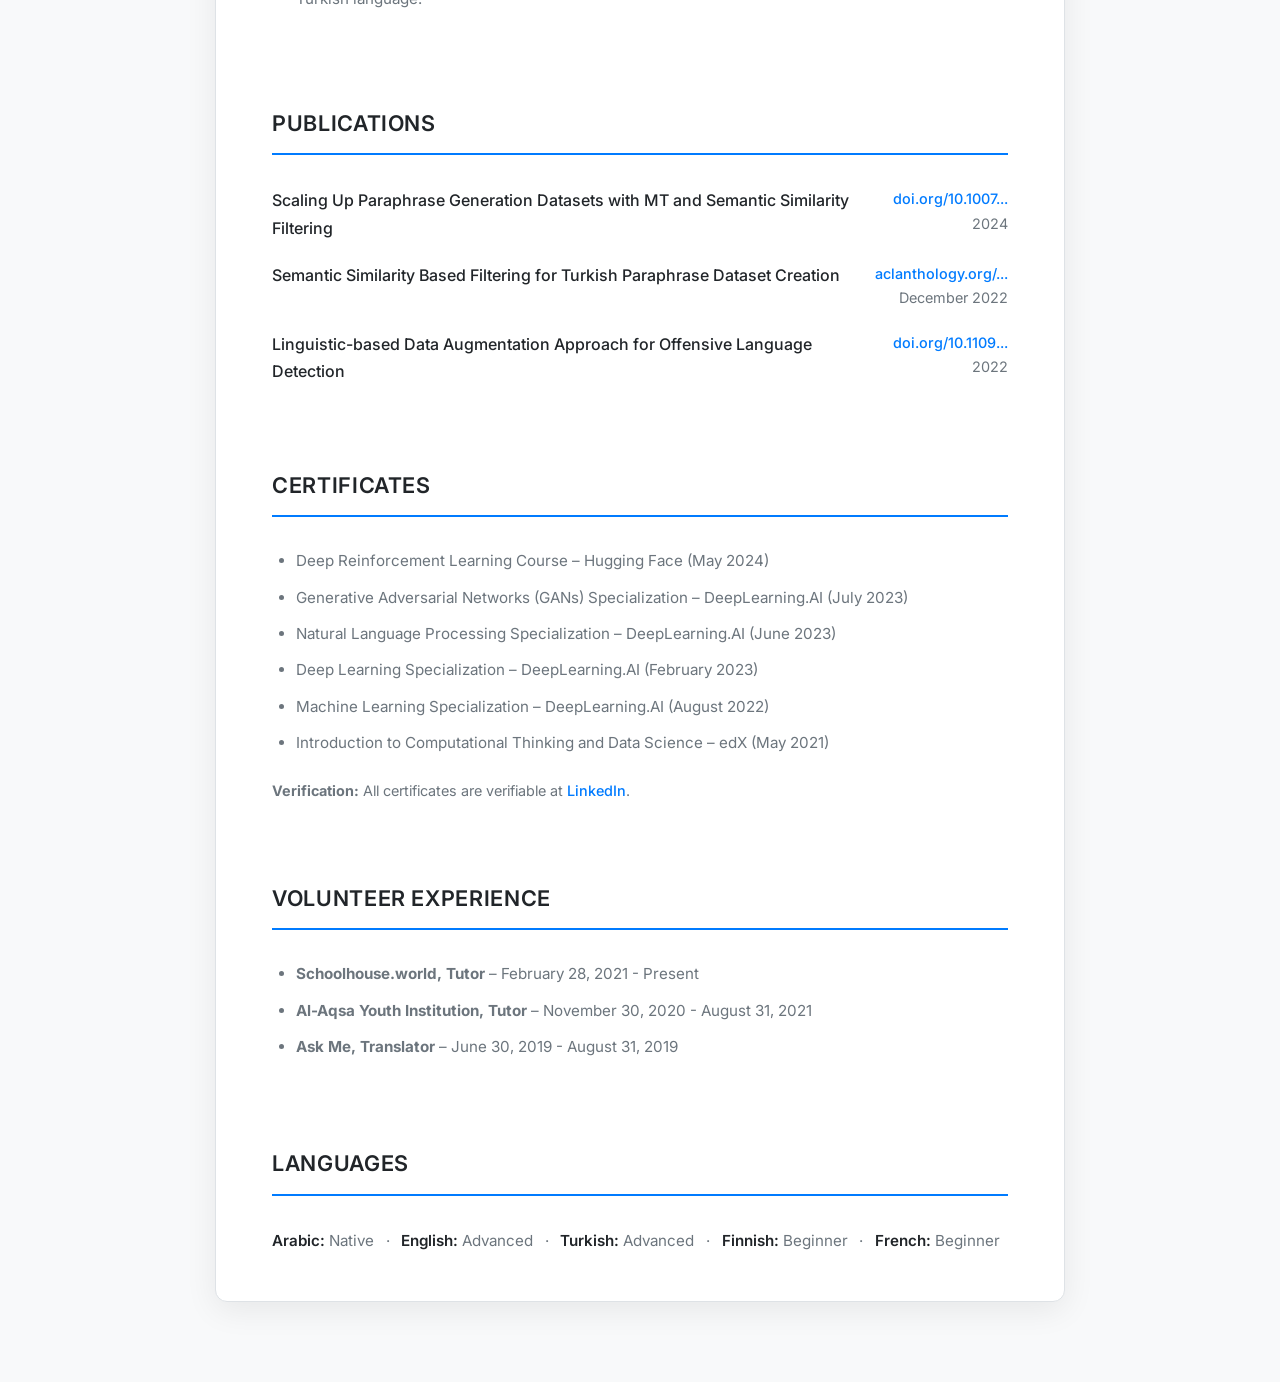
==== commit 743ec3a8: "Update cv.html" ====
--- a/cv.html
+++ b/cv.html
@@ -5,41 +5,41 @@
         <meta name="viewport" content="width=device-width, initial-scale=1.0" />
         <title>Besher Alkurdi - NLP Research Engineer</title>
 
-        <!-- Google Fonts -->
         <link rel="preconnect" href="https://fonts.googleapis.com">
         <link rel="preconnect" href="https://fonts.gstatic.com" crossorigin>
-        <link href="https://fonts.googleapis.com/css2?family=Inter:wght@300;400;500;600&display=swap" rel="stylesheet">
-
-        <!-- Bootstrap -->
-        <link
-            rel="stylesheet"
-            href="https://cdn.jsdelivr.net/npm/bootstrap@5.3.0/dist/css/bootstrap.min.css"
-        />
+        <link href="https://fonts.googleapis.com/css2?family=Inter:wght@300;400;500;600;700&display=swap" rel="stylesheet">
+
+        <link rel="stylesheet" href="https://cdnjs.cloudflare.com/ajax/libs/font-awesome/6.4.0/css/all.min.css" integrity="sha512-iecdLmaskl7CVkqkXNQ/ZH/XLlvWZOJyj7Yy7tcenmpD1ypASozpmT/E0iPtmFIB46ZmdtAc9eNBvH0H/ZpiBw==" crossorigin="anonymous" referrerpolicy="no-referrer" />
 
         <style>
             :root {
-                --bg-color: #ffffff;
-                --text-color: #1f2937;
-                --text-muted: #6b7280;
-                --border-color: #e5e7eb;
+                --bg-color: #f8f9fa;
+                --text-color: #212529;
+                --text-muted: #6c757d;
+                --border-color: #dee2e6;
                 --card-bg: #ffffff;
-                --hover-bg: #f9fafb;
-                --shadow-color: rgba(0, 0, 0, 0.06);
+                --hover-bg: #e9ecef;
+                --accent-color: #007bff;
+                --accent-hover-color: #0056b3;
+                --shadow-color: rgba(0, 0, 0, 0.075);
             }
 
             @media (prefers-color-scheme: dark) {
                 :root {
-                    --bg-color: #0f172a;
-                    --text-color: #f1f5f9;
-                    --text-muted: #94a3b8;
-                    --border-color: #334155;
-                    --card-bg: #1e293b;
-                    --hover-bg: #334155;
-                    --shadow-color: rgba(0, 0, 0, 0.25);
+                    --bg-color: #0d1117;
+                    --text-color: #c9d1d9;
+                    --text-muted: #8b949e;
+                    --border-color: #30363d;
+                    --card-bg: #161b22;
+                    --hover-bg: #1f242c;
+                    --accent-color: #58a6ff;
+                    --accent-hover-color: #2f81f7;
+                    --shadow-color: rgba(0, 0, 0, 0.3);
                 }
             }
 
             * {
+                box-sizing: border-box;
                 transition: background-color 0.2s ease, color 0.2s ease, border-color 0.2s ease;
             }
 
@@ -50,91 +50,98 @@
                 line-height: 1.7;
                 font-weight: 400;
                 font-size: 16px;
+                margin: 0;
+                padding: 0 0 2rem 0;
             }
 
             .container {
                 max-width: 850px;
                 background: var(--card-bg);
-                padding: 4rem 3.5rem;
-                border-radius: 8px;
-                box-shadow: 0 10px 40px var(--shadow-color);
+                padding: 3rem 3.5rem;
+                border-radius: 12px;
+                box-shadow: 0 8px 32px var(--shadow-color);
                 border: 1px solid var(--border-color);
+                margin-left: auto;
+                margin-right: auto;
+                margin-top: 3rem;
+                margin-bottom: 3rem;
             }
 
             h1 {
+                font-weight: 700;
+                font-size: 2.5rem;
+                letter-spacing: -0.02em;
+                margin-bottom: 0.5rem;
+                color: var(--text-color);
+            }
+
+            h3.section-title {
                 font-weight: 600;
-                font-size: 2.75rem;
-                letter-spacing: -0.025em;
-                margin-bottom: 0.5rem;
-                color: var(--text-color);
-            }
-
-            h3 {
-                font-weight: 600;
-                font-size: 1rem;
+                font-size: 1.35rem;
                 text-transform: uppercase;
-                letter-spacing: 0.05em;
-                margin-bottom: 1.5rem;
-                margin-top: 3rem;
-                color: var(--text-color);
+                letter-spacing: 0.03em;
+                margin-bottom: 2rem;
+                padding-bottom: 0.75rem;
+                color: var(--text-color);
+                border-bottom: 2px solid var(--accent-color);
             }
 
             h4 {
-                font-weight: 400;
+                font-weight: 500;
                 color: var(--text-muted);
-                font-size: 1.125rem;
-            }
-
-            .section-title {
-                color: var(--text-color);
-                border-bottom: 1px solid var(--border-color);
-                padding-bottom: 8px;
-                margin-bottom: 2rem;
+                font-size: 1.2rem;
+                margin-bottom: 0;
+            }
+
+            section {
+                padding-top: 2.5rem;
+            }
+            section:first-of-type {
+                 padding-top: 1.5rem;
             }
 
             .contact-icons {
                 display: flex;
                 justify-content: center;
-                gap: 2rem;
+                gap: 1.5rem;
                 flex-wrap: wrap;
+                margin-top: 0.5rem;
             }
 
             .contact-icons a {
-                color: var(--text-color);
+                color: var(--text-muted);
                 font-weight: 500;
                 text-decoration: none;
-                padding: 10px 0;
-                position: relative;
-                font-size: 1rem;
-            }
-
-            .contact-icons a::after {
-                content: '';
-                position: absolute;
-                width: 0;
-                height: 1px;
-                bottom: 0;
-                left: 0;
-                background-color: var(--text-color);
-                transition: width 0.3s ease;
-            }
-
-            .contact-icons a:hover::after {
-                width: 100%;
+                padding: 8px 4px;
+                display: flex;
+                align-items: center;
+                gap: 0.6rem;
+                font-size: 0.95rem;
+                transition: color 0.2s ease;
+            }
+
+            .contact-icons a:hover {
+                color: var(--accent-color);
+            }
+
+            .contact-icons a i {
+                font-size: 1.25rem;
+                width: 20px;
+                text-align: center;
             }
 
             .entry {
                 display: flex;
                 justify-content: space-between;
                 align-items: flex-start;
-                margin-bottom: 1rem;
-                gap: 2rem;
+                margin-bottom: 1.25rem;
+                gap: 1.5rem;
             }
 
             .entry-details {
                 text-align: right;
                 color: var(--text-muted);
-                font-size: 0.95rem;
+                font-size: 0.9rem;
                 white-space: nowrap;
                 flex-shrink: 0;
                 font-weight: 400;
@@ -147,60 +154,75 @@
             .entry strong {
                 font-weight: 600;
                 color: var(--text-color);
+                font-size: 1.05rem;
+            }
+            
+            #publications .entry strong {
+                font-weight: 500;
+                font-size: 1rem;
             }
 
             ul {
-                padding-left: 1.25rem;
-                margin-top: 0.75rem;
+                padding-left: 1.5rem;
+                margin-top: 0.5rem;
+                margin-bottom: 1.5rem;
+                list-style-type: disc;
+            }
+
+            li {
+                margin-bottom: 0.75rem;
+                font-size: 0.95rem;
+                line-height: 1.6;
+                color: var(--text-color);
+            }
+
+            #experience ul {
                 margin-bottom: 2rem;
             }
-
-            li {
-                margin-bottom: 0.625rem;
-                font-size: 1rem;
-                line-height: 1.6;
-                color: var(--text-color);
+             #experience li, #certificates li, #volunteer li {
+                color: var(--text-muted);
             }
 
             a {
                 text-decoration: none;
-                color: var(--text-color);
-                font-weight: 400;
+                color: var(--accent-color);
+                font-weight: 500;
+                transition: color 0.2s ease, opacity 0.2s ease;
             }
 
             a:hover {
-                color: var(--text-color);
-                opacity: 0.7;
-            }
-
-            hr {
-                border: none;
-                height: 1px;
-                background-color: var(--border-color);
-                margin: 3rem 0;
-            }
-
-            .btn-outline-primary {
-                border: 1.5px solid var(--border-color);
-                color: var(--text-color);
+                color: var(--accent-hover-color);
+                text-decoration: underline;
+            }
+
+            .contact-icons a:hover {
+                text-decoration: none;
+            }
+
+            .btn-custom-outline {
+                padding: 8px 18px;
+                font-size: 0.9rem;
+                border: 1.5px solid var(--accent-color);
+                color: var(--accent-color);
                 background: transparent;
-                font-size: 0.9rem;
-                padding: 10px 20px;
                 font-weight: 500;
                 border-radius: 6px;
-            }
-
-            .btn-outline-primary:hover {
-                background-color: var(--hover-bg);
-                border-color: var(--text-color);
-                color: var(--text-color);
-                transform: translateY(-1px);
+                text-decoration: none;
+                display: inline-block;
+                transition: all 0.2s ease-in-out;
+            }
+
+            .btn-custom-outline:hover {
+                background-color: var(--accent-color);
+                border-color: var(--accent-color);
+                color: var(--card-bg);
+                transform: translateY(-2px);
                 box-shadow: 0 4px 12px var(--shadow-color);
+                text-decoration: none;
             }
 
             .header-section {
                 text-align: center;
-                margin-bottom: 3rem;
                 position: relative;
             }
 
@@ -210,45 +232,94 @@
                 right: 0;
             }
 
+            #languages .languages-list {
+                color: var(--text-muted);
+                font-size: 0.95rem; 
+                line-height: 1.7;
+            }
+
+            #languages .languages-list span {
+                display: inline; 
+                white-space: nowrap;
+            }
+
+            #languages .languages-list strong {
+                color: var(--text-color);
+                font-weight: 600; 
+            }
+
+            #languages .languages-list span:not(:last-child)::after {
+                content: " \00B7 ";
+                margin: 0 0.5em;
+                color: var(--text-muted); 
+            }
+
             @media (max-width: 768px) {
+                body {
+                    padding: 0;
+                }
                 .container {
-                    padding: 2.5rem 2rem;
-                    margin: 1.5rem;
+                    padding: 2rem 1.5rem;
+                    margin: 1rem;
+                    border-radius: 8px;
                 }
 
                 .entry {
                     flex-direction: column;
-                    gap: 0.5rem;
+                    gap: 0.25rem;
+                    margin-bottom: 1rem;
                 }
 
                 .entry-details {
                     text-align: left;
                     white-space: normal;
+                    font-size: 0.85rem;
                 }
 
                 .contact-icons {
-                    gap: 1rem;
+                    gap: 0.5rem 1rem;
+                    justify-content: space-around;
+                }
+                .contact-icons a {
+                    font-size: 0.9rem;
+                }
+                 .contact-icons a i {
+                    font-size: 1.1rem;
                 }
 
                 .pdf-download {
                     position: static;
-                    margin-top: 1rem;
+                    margin-top: 1.5rem;
+                    text-align: center;
                 }
 
                 h1 {
                     font-size: 2rem;
                 }
+                h3.section-title {
+                    font-size: 1.2rem;
+                }
+                h4 {
+                    font-size: 1.1rem;
+                }
+                 #languages .languages-list {
+                    text-align: center;
+                 }
+                 #languages .languages-list span {
+                    display: inline-block;
+                    margin-bottom: 0.3rem;
+                 }
             }
         </style>
     </head>
     <body>
-        <div class="container my-5">
+        <div class="container">
             <div class="header-section">
                 <h1>Besher Alkurdi</h1>
                 <h4>NLP Research Engineer</h4>
                 <div class="pdf-download">
-                    <a href="./cv.pdf" class="btn btn-outline-primary btn-sm">
-                        Download PDF
+                    <a href="./cv.pdf" class="btn-custom-outline">
+                        <i class="fas fa-file-pdf" style="margin-right: 0.3rem;"></i> Download PDF
                     </a>
                 </div>
             </div>
@@ -256,12 +327,12 @@
             <section id="contact">
                 <h3 class="section-title">Contact & Socials</h3>
                 <div class="contact-icons">
-                    <a href="https://github.com/mrbesher" target="_blank">GitHub</a>
-                    <a href="https://www.linkedin.com/in/mrbesher" target="_blank">LinkedIn</a>
-                    <a href="mailto:mrbesheralkurdi@outlook.com">Email</a>
-                    <a href="https://huggingface.co/mrbesher" target="_blank">HuggingFace</a>
-                    <a href="https://scholar.google.com/citations?user=TBLsDPEAAAAJ" target="_blank">Google Scholar</a>
-                    <a href="https://www.youtube.com/@besheralkurdi" target="_blank">YouTube</a>
+                    <a href="https://github.com/mrbesher" target="_blank" rel="noopener noreferrer"><i class="fab fa-github"></i>GitHub</a>
+                    <a href="https://www.linkedin.com/in/mrbesher" target="_blank" rel="noopener noreferrer"><i class="fab fa-linkedin-in"></i>LinkedIn</a>
+                    <a href="mailto:mrbesheralkurdi@outlook.com"><i class="fas fa-envelope"></i>Email</a>
+                    <a href="https://huggingface.co/mrbesher" target="_blank" rel="noopener noreferrer"><i class="fa-solid fa-face-smile"></i>HuggingFace</a>
+                    <a href="https://scholar.google.com/citations?user=TBLsDPEAAAAJ" target="_blank" rel="noopener noreferrer"><i class="fas fa-graduation-cap"></i>Google Scholar</a>
+                    <a href="https://www.youtube.com/@besheralkurdi" target="_blank" rel="noopener noreferrer"><i class="fab fa-youtube"></i>YouTube</a>
                 </div>
             </section>
 
@@ -333,7 +404,7 @@
                         <strong>Scaling Up Paraphrase Generation Datasets with MT and Semantic Similarity Filtering</strong>
                     </div>
                     <div class="entry-details">
-                        <a href="https://doi.org/10.1007/978-3-031-44260-5_2">[DOI]</a><br>2024
+                        <a href="https://doi.org/10.1007/978-3-031-44260-5_2" target="_blank" rel="noopener noreferrer">doi.org/10.1007...</a><br>2024
                     </div>
                 </div>
 
@@ -342,7 +413,7 @@
                         <strong>Semantic Similarity Based Filtering for Turkish Paraphrase Dataset Creation</strong>
                     </div>
                     <div class="entry-details">
-                        <a href="https://aclanthology.org/2022.icnlsp-1.14">[DOI]</a><br>December 2022
+                        <a href="https://aclanthology.org/2022.icnlsp-1.14" target="_blank" rel="noopener noreferrer">aclanthology.org/...</a><br>December 2022
                     </div>
                 </div>
 
@@ -351,7 +422,7 @@
                         <strong>Linguistic-based Data Augmentation Approach for Offensive Language Detection</strong>
                     </div>
                     <div class="entry-details">
-                        <a href="https://doi.org/10.1109/UBMK55850.2022.9919562">[DOI]</a><br>2022
+                        <a href="https://doi.org/10.1109/UBMK55850.2022.9919562" target="_blank" rel="noopener noreferrer">doi.org/10.1109...</a><br>2022
                     </div>
                 </div>
             </section>
@@ -366,9 +437,9 @@
                     <li>Machine Learning Specialization – DeepLearning.AI (August 2022)</li>
                     <li>Introduction to Computational Thinking and Data Science – edX (May 2021)</li>
                 </ul>
-                <p>
+                <p style="font-size: 0.9rem; color: var(--text-muted);">
                     <strong>Verification:</strong> All certificates are verifiable at
-                    <a href="https://www.linkedin.com/in/mrbesher">LinkedIn</a>.
+                    <a href="https://www.linkedin.com/in/mrbesher" target="_blank" rel="noopener noreferrer">LinkedIn</a>.
                 </p>
             </section>
 
@@ -383,16 +454,14 @@
 
             <section id="languages">
                 <h3 class="section-title">Languages</h3>
-                <ul>
-                    <li><strong>Arabic</strong>: Native</li>
-                    <li><strong>English</strong>: Advanced</li>
-                    <li><strong>Turkish</strong>: Advanced</li>
-                    <li><strong>Finnish</strong>: Beginner</li>
-                    <li><strong>French</strong>: Beginner</li>
-                </ul>
+                <div class="languages-list">
+                    <span><strong>Arabic:</strong> Native</span>
+                    <span><strong>English:</strong> Advanced</span>
+                    <span><strong>Turkish:</strong> Advanced</span>
+                    <span><strong>Finnish:</strong> Beginner</span>
+                    <span><strong>French:</strong> Beginner</span>
+                </div>
             </section>
         </div>
-
-        <script src="https://cdn.jsdelivr.net/npm/bootstrap@5.3.0/dist/js/bootstrap.bundle.min.js"></script>
     </body>
 </html>
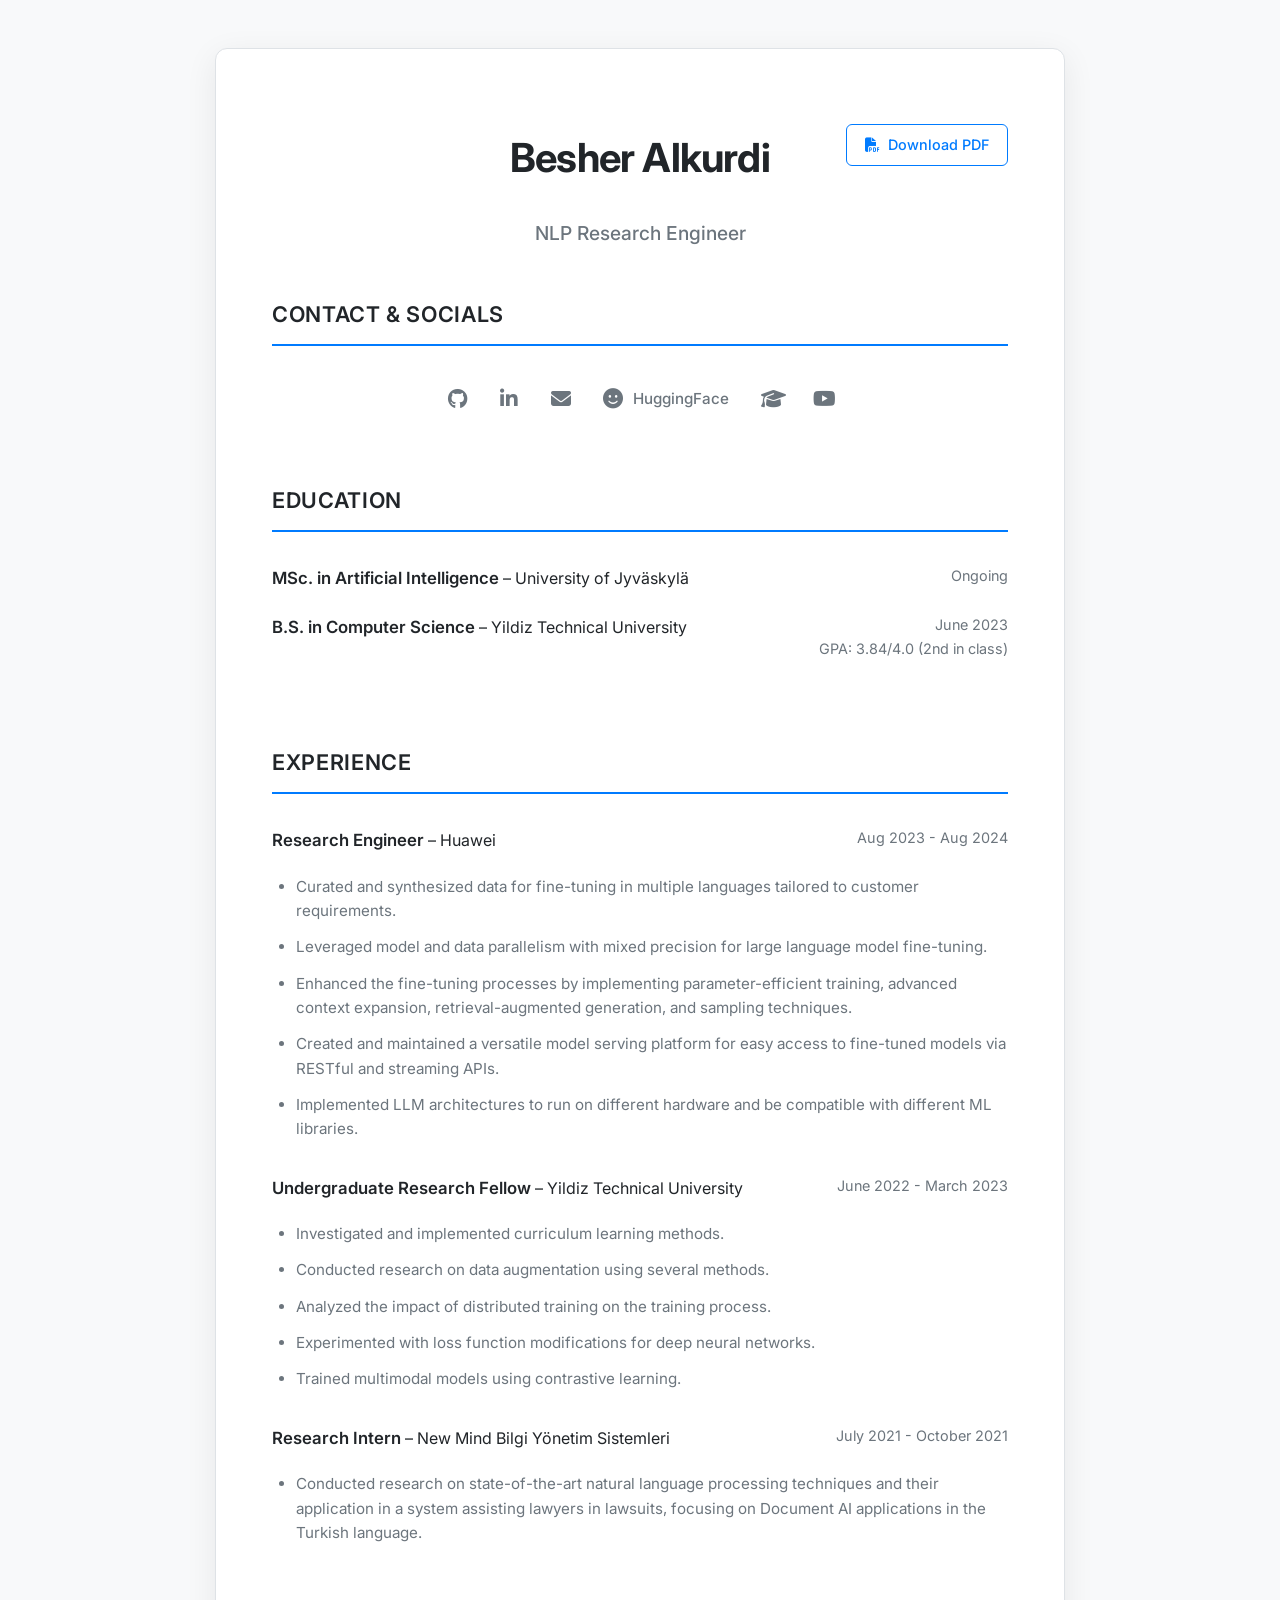
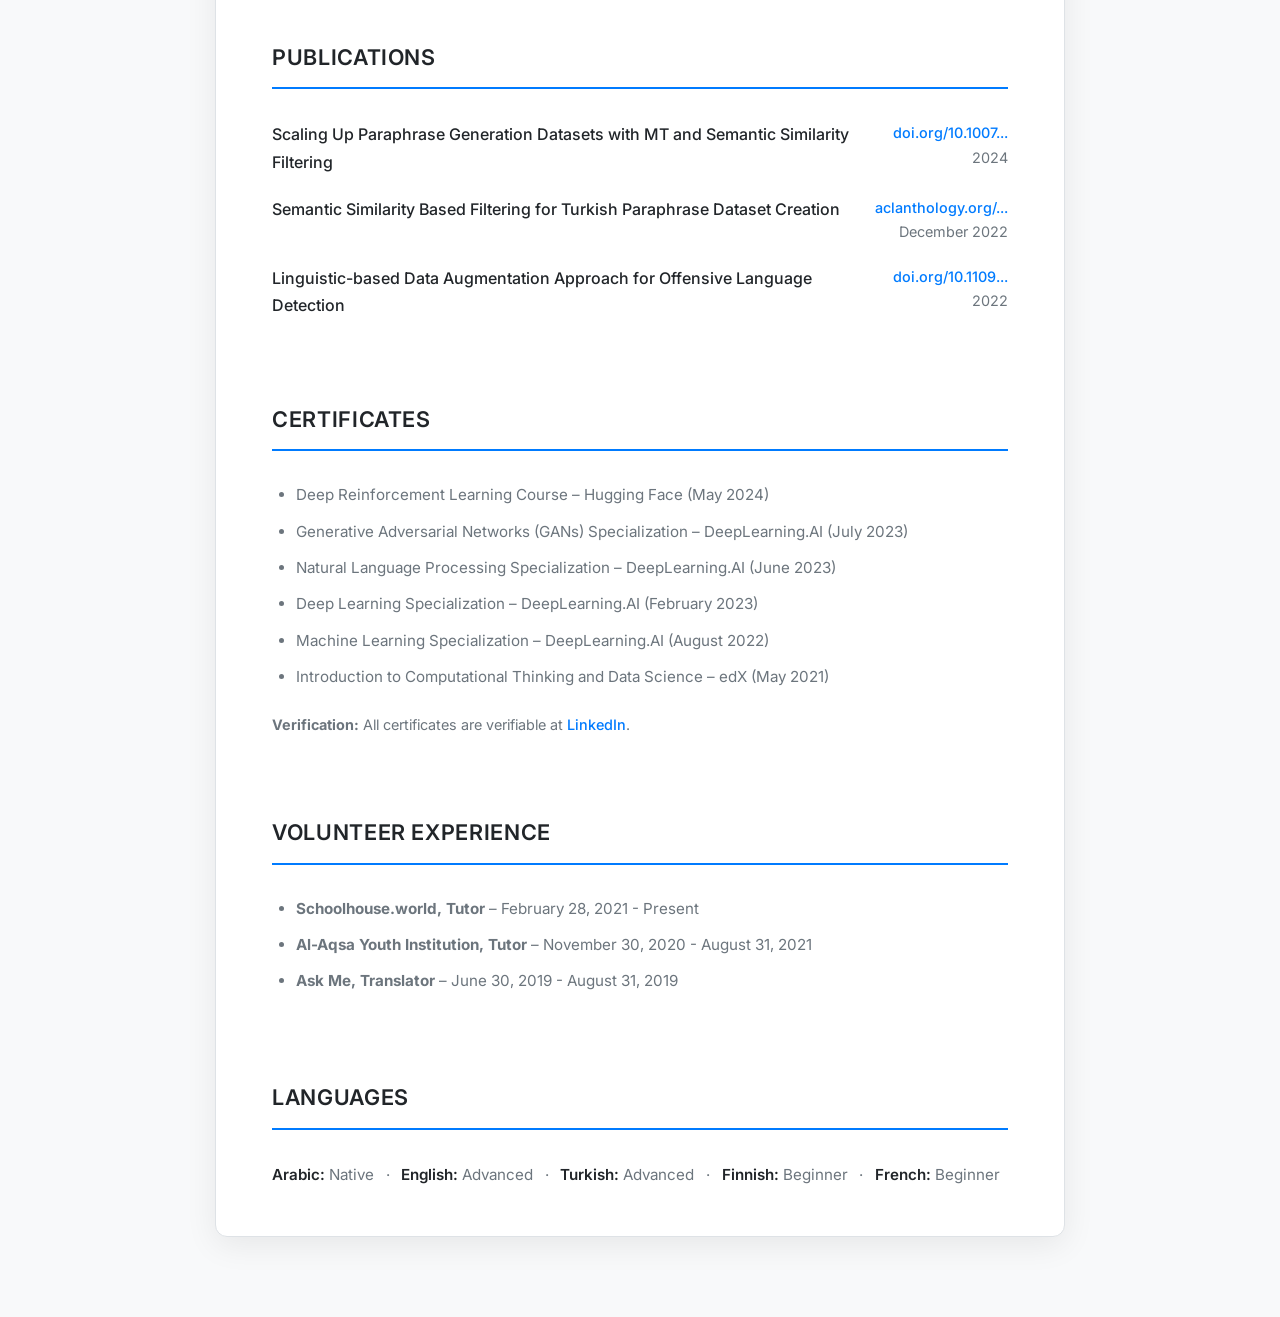
==== commit 285681e3: "Remove text for links" ====
--- a/cv.html
+++ b/cv.html
@@ -327,12 +327,12 @@
             <section id="contact">
                 <h3 class="section-title">Contact & Socials</h3>
                 <div class="contact-icons">
-                    <a href="https://github.com/mrbesher" target="_blank" rel="noopener noreferrer"><i class="fab fa-github"></i>GitHub</a>
-                    <a href="https://www.linkedin.com/in/mrbesher" target="_blank" rel="noopener noreferrer"><i class="fab fa-linkedin-in"></i>LinkedIn</a>
-                    <a href="mailto:mrbesheralkurdi@outlook.com"><i class="fas fa-envelope"></i>Email</a>
+                    <a href="https://github.com/mrbesher" target="_blank" rel="noopener noreferrer"><i class="fab fa-github"></i></a>
+                    <a href="https://www.linkedin.com/in/mrbesher" target="_blank" rel="noopener noreferrer"><i class="fab fa-linkedin-in"></i></a>
+                    <a href="mailto:mrbesheralkurdi@outlook.com"><i class="fas fa-envelope"></i></a>
                     <a href="https://huggingface.co/mrbesher" target="_blank" rel="noopener noreferrer"><i class="fa-solid fa-face-smile"></i>HuggingFace</a>
-                    <a href="https://scholar.google.com/citations?user=TBLsDPEAAAAJ" target="_blank" rel="noopener noreferrer"><i class="fas fa-graduation-cap"></i>Google Scholar</a>
-                    <a href="https://www.youtube.com/@besheralkurdi" target="_blank" rel="noopener noreferrer"><i class="fab fa-youtube"></i>YouTube</a>
+                    <a href="https://scholar.google.com/citations?user=TBLsDPEAAAAJ" target="_blank" rel="noopener noreferrer"><i class="fas fa-graduation-cap"></i></a>
+                    <a href="https://www.youtube.com/@besheralkurdi" target="_blank" rel="noopener noreferrer"><i class="fab fa-youtube"></i></a>
                 </div>
             </section>
 
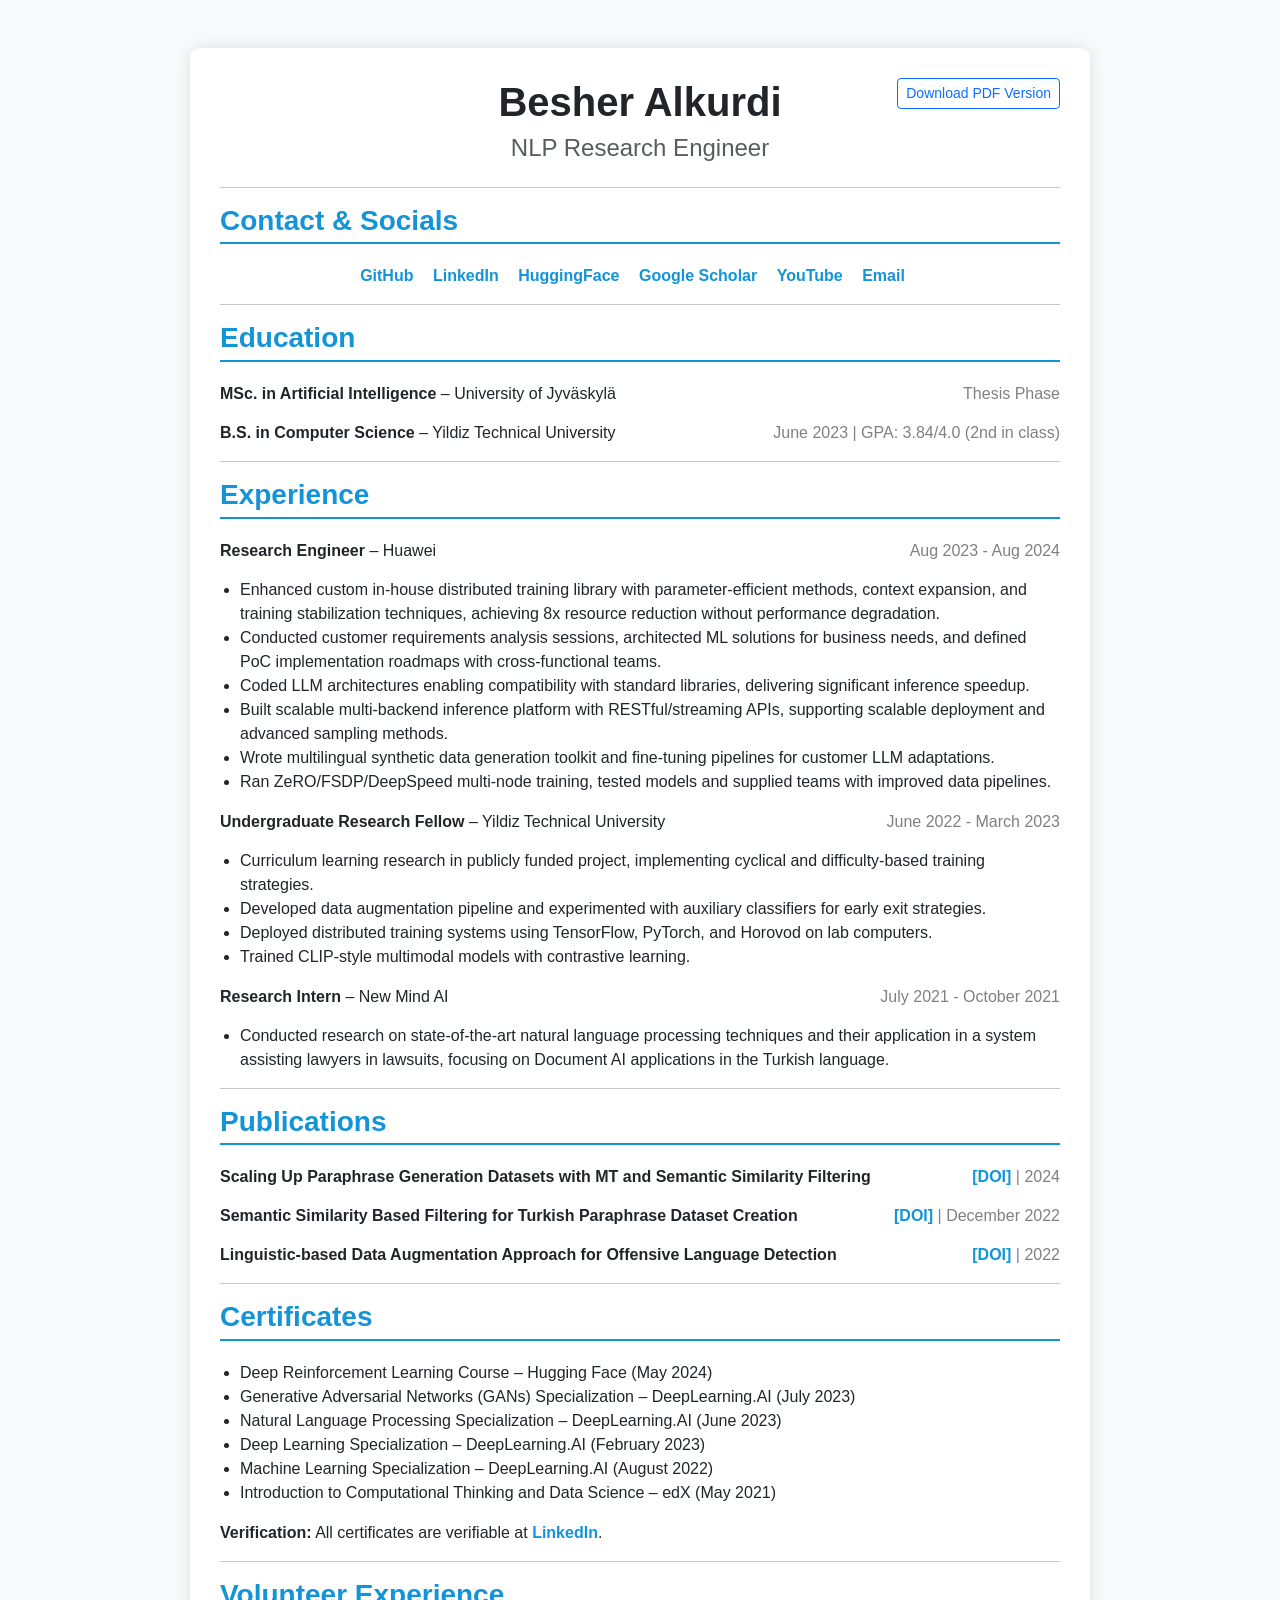
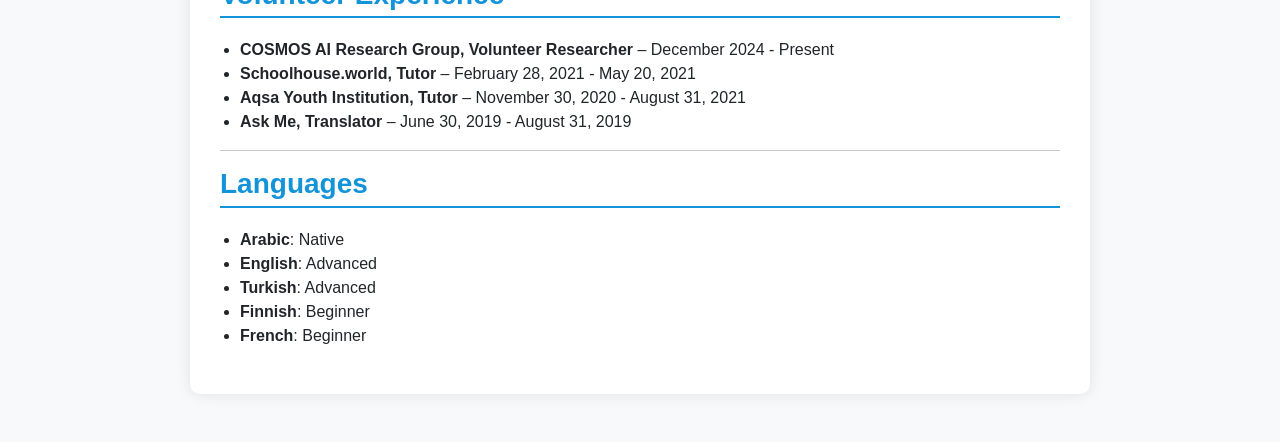
==== commit 41840db9: "Update CV" ====
--- a/cv.html
+++ b/cv.html
@@ -5,463 +5,356 @@
         <meta name="viewport" content="width=device-width, initial-scale=1.0" />
         <title>Besher Alkurdi - NLP Research Engineer</title>
 
-        <link rel="preconnect" href="https://fonts.googleapis.com">
-        <link rel="preconnect" href="https://fonts.gstatic.com" crossorigin>
-        <link href="https://fonts.googleapis.com/css2?family=Inter:wght@300;400;500;600;700&display=swap" rel="stylesheet">
-
-        <link rel="stylesheet" href="https://cdnjs.cloudflare.com/ajax/libs/font-awesome/6.4.0/css/all.min.css" integrity="sha512-iecdLmaskl7CVkqkXNQ/ZH/XLlvWZOJyj7Yy7tcenmpD1ypASozpmT/E0iPtmFIB46ZmdtAc9eNBvH0H/ZpiBw==" crossorigin="anonymous" referrerpolicy="no-referrer" />
+        <!-- Bootstrap & FontAwesome -->
+        <link
+            rel="stylesheet"
+            href="https://cdn.jsdelivr.net/npm/bootstrap@5.3.0/dist/css/bootstrap.min.css"
+        />
 
         <style>
             :root {
-                --bg-color: #f8f9fa;
-                --text-color: #212529;
-                --text-muted: #6c757d;
-                --border-color: #dee2e6;
-                --card-bg: #ffffff;
-                --hover-bg: #e9ecef;
-                --accent-color: #007bff;
-                --accent-hover-color: #0056b3;
-                --shadow-color: rgba(0, 0, 0, 0.075);
-            }
-
-            @media (prefers-color-scheme: dark) {
-                :root {
-                    --bg-color: #0d1117;
-                    --text-color: #c9d1d9;
-                    --text-muted: #8b949e;
-                    --border-color: #30363d;
-                    --card-bg: #161b22;
-                    --hover-bg: #1f242c;
-                    --accent-color: #58a6ff;
-                    --accent-hover-color: #2f81f7;
-                    --shadow-color: rgba(0, 0, 0, 0.3);
-                }
-            }
-
-            * {
-                box-sizing: border-box;
-                transition: background-color 0.2s ease, color 0.2s ease, border-color 0.2s ease;
+                --primary-color: #1393d8;
+                --text-color: #333;
             }
 
             body {
-                background-color: var(--bg-color);
-                color: var(--text-color);
-                font-family: 'Inter', -apple-system, BlinkMacSystemFont, 'Segoe UI', Roboto, sans-serif;
-                line-height: 1.7;
-                font-weight: 400;
-                font-size: 16px;
-                margin: 0;
-                padding: 0 0 2rem 0;
+                background-color: #f8f9fa;
+                font-family: Arial, sans-serif;
             }
 
             .container {
-                max-width: 850px;
-                background: var(--card-bg);
-                padding: 3rem 3.5rem;
-                border-radius: 12px;
-                box-shadow: 0 8px 32px var(--shadow-color);
-                border: 1px solid var(--border-color);
-                margin-left: auto;
-                margin-right: auto;
-                margin-top: 3rem;
-                margin-bottom: 3rem;
-            }
-
-            h1 {
-                font-weight: 700;
-                font-size: 2.5rem;
-                letter-spacing: -0.02em;
-                margin-bottom: 0.5rem;
-                color: var(--text-color);
-            }
-
-            h3.section-title {
-                font-weight: 600;
-                font-size: 1.35rem;
-                text-transform: uppercase;
-                letter-spacing: 0.03em;
-                margin-bottom: 2rem;
-                padding-bottom: 0.75rem;
-                color: var(--text-color);
-                border-bottom: 2px solid var(--accent-color);
-            }
-
-            h4 {
-                font-weight: 500;
-                color: var(--text-muted);
-                font-size: 1.2rem;
-                margin-bottom: 0;
-            }
-
-            section {
-                padding-top: 2.5rem;
-            }
-            section:first-of-type {
-                 padding-top: 1.5rem;
-            }
-
-            .contact-icons {
-                display: flex;
-                justify-content: center;
-                gap: 1.5rem;
-                flex-wrap: wrap;
-                margin-top: 0.5rem;
+                max-width: 900px;
+                background: white;
+                padding: 30px;
+                border-radius: 10px;
+                box-shadow: 0px 0px 15px rgba(0, 0, 0, 0.1);
+            }
+
+            h1,
+            h3 {
+                font-weight: bold;
+            }
+
+            .section-title {
+                color: var(--primary-color);
+                border-bottom: 2px solid var(--primary-color);
+                padding-bottom: 5px;
+                margin-bottom: 20px;
             }
 
             .contact-icons a {
-                color: var(--text-muted);
-                font-weight: 500;
-                text-decoration: none;
-                padding: 8px 4px;
-                display: flex;
-                align-items: center;
-                gap: 0.6rem;
-                font-size: 0.95rem;
-                transition: color 0.2s ease;
+                color: var(--primary-color);
+                margin-right: 15px;
+                transition: 0.3s;
             }
 
             .contact-icons a:hover {
-                color: var(--accent-color);
-            }
-
-            .contact-icons a i {
-                font-size: 1.25rem;
-                width: 20px;
-                text-align: center;
+                color: #116693;
             }
 
             .entry {
                 display: flex;
                 justify-content: space-between;
-                align-items: flex-start;
-                margin-bottom: 1.25rem;
-                gap: 1.5rem;
+                margin-bottom: 15px;
             }
 
             .entry-details {
                 text-align: right;
-                color: var(--text-muted);
-                font-size: 0.9rem;
-                white-space: nowrap;
-                flex-shrink: 0;
-                font-weight: 400;
-            }
-
-            .entry-content {
-                flex: 1;
-            }
-
-            .entry strong {
-                font-weight: 600;
-                color: var(--text-color);
-                font-size: 1.05rem;
-            }
-            
-            #publications .entry strong {
-                font-weight: 500;
-                font-size: 1rem;
+                color: gray;
             }
 
             ul {
-                padding-left: 1.5rem;
-                margin-top: 0.5rem;
-                margin-bottom: 1.5rem;
-                list-style-type: disc;
-            }
-
-            li {
-                margin-bottom: 0.75rem;
-                font-size: 0.95rem;
-                line-height: 1.6;
-                color: var(--text-color);
-            }
-
-            #experience ul {
-                margin-bottom: 2rem;
-            }
-             #experience li, #certificates li, #volunteer li {
-                color: var(--text-muted);
+                padding-left: 20px;
             }
 
             a {
                 text-decoration: none;
-                color: var(--accent-color);
-                font-weight: 500;
-                transition: color 0.2s ease, opacity 0.2s ease;
+                color: var(--primary-color);
+                font-weight: bold;
             }
 
             a:hover {
-                color: var(--accent-hover-color);
                 text-decoration: underline;
-            }
-
-            .contact-icons a:hover {
-                text-decoration: none;
-            }
-
-            .btn-custom-outline {
-                padding: 8px 18px;
-                font-size: 0.9rem;
-                border: 1.5px solid var(--accent-color);
-                color: var(--accent-color);
-                background: transparent;
-                font-weight: 500;
-                border-radius: 6px;
-                text-decoration: none;
-                display: inline-block;
-                transition: all 0.2s ease-in-out;
-            }
-
-            .btn-custom-outline:hover {
-                background-color: var(--accent-color);
-                border-color: var(--accent-color);
-                color: var(--card-bg);
-                transform: translateY(-2px);
-                box-shadow: 0 4px 12px var(--shadow-color);
-                text-decoration: none;
-            }
-
-            .header-section {
-                text-align: center;
-                position: relative;
-            }
-
-            .pdf-download {
-                position: absolute;
-                top: 0;
-                right: 0;
-            }
-
-            #languages .languages-list {
-                color: var(--text-muted);
-                font-size: 0.95rem; 
-                line-height: 1.7;
-            }
-
-            #languages .languages-list span {
-                display: inline; 
-                white-space: nowrap;
-            }
-
-            #languages .languages-list strong {
-                color: var(--text-color);
-                font-weight: 600; 
-            }
-
-            #languages .languages-list span:not(:last-child)::after {
-                content: " \00B7 ";
-                margin: 0 0.5em;
-                color: var(--text-muted); 
-            }
-
-            @media (max-width: 768px) {
-                body {
-                    padding: 0;
-                }
-                .container {
-                    padding: 2rem 1.5rem;
-                    margin: 1rem;
-                    border-radius: 8px;
-                }
-
-                .entry {
-                    flex-direction: column;
-                    gap: 0.25rem;
-                    margin-bottom: 1rem;
-                }
-
-                .entry-details {
-                    text-align: left;
-                    white-space: normal;
-                    font-size: 0.85rem;
-                }
-
-                .contact-icons {
-                    gap: 0.5rem 1rem;
-                    justify-content: space-around;
-                }
-                .contact-icons a {
-                    font-size: 0.9rem;
-                }
-                 .contact-icons a i {
-                    font-size: 1.1rem;
-                }
-
-                .pdf-download {
-                    position: static;
-                    margin-top: 1.5rem;
-                    text-align: center;
-                }
-
-                h1 {
-                    font-size: 2rem;
-                }
-                h3.section-title {
-                    font-size: 1.2rem;
-                }
-                h4 {
-                    font-size: 1.1rem;
-                }
-                 #languages .languages-list {
-                    text-align: center;
-                 }
-                 #languages .languages-list span {
-                    display: inline-block;
-                    margin-bottom: 0.3rem;
-                 }
             }
         </style>
     </head>
     <body>
-        <div class="container">
-            <div class="header-section">
+        <div class="container my-5">
+            <div class="position-relative text-center mb-4">
                 <h1>Besher Alkurdi</h1>
-                <h4>NLP Research Engineer</h4>
-                <div class="pdf-download">
-                    <a href="./cv.pdf" class="btn-custom-outline">
-                        <i class="fas fa-file-pdf" style="margin-right: 0.3rem;"></i> Download PDF
+                <h4 class="text-muted">NLP Research Engineer</h4>
+                <div style="position: absolute; top: 0; right: 0">
+                    <a href="./cv.pdf" class="btn btn-outline-primary btn-sm">
+                        Download PDF Version
                     </a>
                 </div>
             </div>
+
+            <hr />
 
             <section id="contact">
                 <h3 class="section-title">Contact & Socials</h3>
-                <div class="contact-icons">
-                    <a href="https://github.com/mrbesher" target="_blank" rel="noopener noreferrer"><i class="fab fa-github"></i></a>
-                    <a href="https://www.linkedin.com/in/mrbesher" target="_blank" rel="noopener noreferrer"><i class="fab fa-linkedin-in"></i></a>
-                    <a href="mailto:mrbesheralkurdi@outlook.com"><i class="fas fa-envelope"></i></a>
-                    <a href="https://huggingface.co/mrbesher" target="_blank" rel="noopener noreferrer"><i class="fa-solid fa-face-smile"></i>HuggingFace</a>
-                    <a href="https://scholar.google.com/citations?user=TBLsDPEAAAAJ" target="_blank" rel="noopener noreferrer"><i class="fas fa-graduation-cap"></i></a>
-                    <a href="https://www.youtube.com/@besheralkurdi" target="_blank" rel="noopener noreferrer"><i class="fab fa-youtube"></i></a>
-                </div>
-            </section>
+                <div class="contact-icons text-center">
+                    <a href="https://github.com/mrbesher" target="_blank"
+                        >GitHub</a
+                    >
+                    <a
+                        href="https://www.linkedin.com/in/mrbesher"
+                        target="_blank"
+                        >LinkedIn</a
+                    >
+                    <a href="https://huggingface.co/mrbesher" target="_blank"
+                        >HuggingFace</a
+                    >
+                    <a
+                        href="https://scholar.google.com/citations?user=TBLsDPEAAAAJ"
+                        target="_blank"
+                        >Google Scholar</a
+                    >
+                    <a
+                        href="https://www.youtube.com/@besheralkurdi"
+                        target="_blank"
+                        >YouTube</a
+                    >
+                    <a href="mailto:mrbesheralkurdi@outlook.com">Email</a>
+                </div>
+            </section>
+
+            <hr />
 
             <section id="education">
                 <h3 class="section-title">Education</h3>
 
                 <div class="entry">
-                    <div class="entry-content">
-                        <strong>MSc. in Artificial Intelligence</strong> – University of Jyväskylä
-                    </div>
-                    <div class="entry-details">Ongoing</div>
-                </div>
-
-                <div class="entry">
-                    <div class="entry-content">
-                        <strong>B.S. in Computer Science</strong> – Yildiz Technical University
+                    <div>
+                        <strong>MSc. in Artificial Intelligence</strong> –
+                        University of Jyväskylä
+                    </div>
+                    <div class="entry-details">Thesis Phase</div>
+                </div>
+
+                <div class="entry">
+                    <div>
+                        <strong>B.S. in Computer Science</strong> – Yildiz
+                        Technical University
                     </div>
                     <div class="entry-details">
-                        June 2023<br>GPA: 3.84/4.0 (2nd in class)
-                    </div>
-                </div>
-            </section>
+                        June 2023 | GPA: 3.84/4.0 (2nd in class)
+                    </div>
+                </div>
+            </section>
+
+            <hr />
 
             <section id="experience">
                 <h3 class="section-title">Experience</h3>
 
                 <div class="entry">
-                    <div class="entry-content"><strong>Research Engineer</strong> – Huawei</div>
+                    <div><strong>Research Engineer</strong> – Huawei</div>
                     <div class="entry-details">Aug 2023 - Aug 2024</div>
                 </div>
                 <ul>
-                    <li>Curated and synthesized data for fine-tuning in multiple languages tailored to customer requirements.</li>
-                    <li>Leveraged model and data parallelism with mixed precision for large language model fine-tuning.</li>
-                    <li>Enhanced the fine-tuning processes by implementing parameter-efficient training, advanced context expansion, retrieval-augmented generation, and sampling techniques.</li>
-                    <li>Created and maintained a versatile model serving platform for easy access to fine-tuned models via RESTful and streaming APIs.</li>
-                    <li>Implemented LLM architectures to run on different hardware and be compatible with different ML libraries.</li>
-                </ul>
-
-                <div class="entry">
-                    <div class="entry-content">
-                        <strong>Undergraduate Research Fellow</strong> – Yildiz Technical University
+                    <li>
+                        Enhanced custom in-house distributed training library
+                        with parameter-efficient methods, context expansion, and
+                        training stabilization techniques, achieving 8x resource
+                        reduction without performance degradation.
+                    </li>
+                    <li>
+                        Conducted customer requirements analysis sessions,
+                        architected ML solutions for business needs, and defined
+                        PoC implementation roadmaps with cross-functional teams.
+                    </li>
+                    <li>
+                        Coded LLM architectures enabling compatibility with
+                        standard libraries, delivering significant inference
+                        speedup.
+                    </li>
+                    <li>
+                        Built scalable multi-backend inference platform with
+                        RESTful/streaming APIs, supporting scalable deployment
+                        and advanced sampling methods.
+                    </li>
+                    <li>
+                        Wrote multilingual synthetic data generation toolkit and
+                        fine-tuning pipelines for customer LLM adaptations.
+                    </li>
+                    <li>
+                        Ran ZeRO/FSDP/DeepSpeed multi-node training, tested
+                        models and supplied teams with improved data pipelines.
+                    </li>
+                </ul>
+
+                <div class="entry">
+                    <div>
+                        <strong>Undergraduate Research Fellow</strong> – Yildiz
+                        Technical University
                     </div>
                     <div class="entry-details">June 2022 - March 2023</div>
                 </div>
                 <ul>
-                    <li>Investigated and implemented curriculum learning methods.</li>
-                    <li>Conducted research on data augmentation using several methods.</li>
-                    <li>Analyzed the impact of distributed training on the training process.</li>
-                    <li>Experimented with loss function modifications for deep neural networks.</li>
-                    <li>Trained multimodal models using contrastive learning.</li>
-                </ul>
-
-                <div class="entry">
-                    <div class="entry-content">
-                        <strong>Research Intern</strong> – New Mind Bilgi Yönetim Sistemleri
-                    </div>
+                    <li>
+                        Curriculum learning research in publicly funded project,
+                        implementing cyclical and difficulty-based training
+                        strategies.
+                    </li>
+                    <li>
+                        Developed data augmentation pipeline and experimented
+                        with auxiliary classifiers for early exit strategies.
+                    </li>
+                    <li>
+                        Deployed distributed training systems using TensorFlow,
+                        PyTorch, and Horovod on lab computers.
+                    </li>
+                    <li>
+                        Trained CLIP-style multimodal models with contrastive
+                        learning.
+                    </li>
+                </ul>
+
+                <div class="entry">
+                    <div><strong>Research Intern</strong> – New Mind AI</div>
                     <div class="entry-details">July 2021 - October 2021</div>
                 </div>
                 <ul>
-                    <li>Conducted research on state-of-the-art natural language processing techniques and their application in a system assisting lawyers in lawsuits, focusing on Document AI applications in the Turkish language.</li>
-                </ul>
-            </section>
+                    <li>
+                        Conducted research on state-of-the-art natural language
+                        processing techniques and their application in a system
+                        assisting lawyers in lawsuits, focusing on Document AI
+                        applications in the Turkish language.
+                    </li>
+                </ul>
+            </section>
+
+            <hr />
 
             <section id="publications">
                 <h3 class="section-title">Publications</h3>
 
                 <div class="entry">
-                    <div class="entry-content">
-                        <strong>Scaling Up Paraphrase Generation Datasets with MT and Semantic Similarity Filtering</strong>
+                    <div>
+                        <strong
+                            >Scaling Up Paraphrase Generation Datasets with MT
+                            and Semantic Similarity Filtering</strong
+                        >
                     </div>
                     <div class="entry-details">
-                        <a href="https://doi.org/10.1007/978-3-031-44260-5_2" target="_blank" rel="noopener noreferrer">doi.org/10.1007...</a><br>2024
-                    </div>
-                </div>
-
-                <div class="entry">
-                    <div class="entry-content">
-                        <strong>Semantic Similarity Based Filtering for Turkish Paraphrase Dataset Creation</strong>
+                        <a href="https://doi.org/10.1007/978-3-031-44260-5_2"
+                            >[DOI]</a
+                        >
+                        | 2024
+                    </div>
+                </div>
+
+                <div class="entry">
+                    <div>
+                        <strong
+                            >Semantic Similarity Based Filtering for Turkish
+                            Paraphrase Dataset Creation</strong
+                        >
                     </div>
                     <div class="entry-details">
-                        <a href="https://aclanthology.org/2022.icnlsp-1.14" target="_blank" rel="noopener noreferrer">aclanthology.org/...</a><br>December 2022
-                    </div>
-                </div>
-
-                <div class="entry">
-                    <div class="entry-content">
-                        <strong>Linguistic-based Data Augmentation Approach for Offensive Language Detection</strong>
+                        <a href="https://aclanthology.org/2022.icnlsp-1.14"
+                            >[DOI]</a
+                        >
+                        | December 2022
+                    </div>
+                </div>
+
+                <div class="entry">
+                    <div>
+                        <strong
+                            >Linguistic-based Data Augmentation Approach for
+                            Offensive Language Detection</strong
+                        >
                     </div>
                     <div class="entry-details">
-                        <a href="https://doi.org/10.1109/UBMK55850.2022.9919562" target="_blank" rel="noopener noreferrer">doi.org/10.1109...</a><br>2022
-                    </div>
-                </div>
-            </section>
+                        <a href="https://doi.org/10.1109/UBMK55850.2022.9919562"
+                            >[DOI]</a
+                        >
+                        | 2022
+                    </div>
+                </div>
+            </section>
+
+            <hr />
 
             <section id="certificates">
                 <h3 class="section-title">Certificates</h3>
                 <ul>
-                    <li>Deep Reinforcement Learning Course – Hugging Face (May 2024)</li>
-                    <li>Generative Adversarial Networks (GANs) Specialization – DeepLearning.AI (July 2023)</li>
-                    <li>Natural Language Processing Specialization – DeepLearning.AI (June 2023)</li>
-                    <li>Deep Learning Specialization – DeepLearning.AI (February 2023)</li>
-                    <li>Machine Learning Specialization – DeepLearning.AI (August 2022)</li>
-                    <li>Introduction to Computational Thinking and Data Science – edX (May 2021)</li>
-                </ul>
-                <p style="font-size: 0.9rem; color: var(--text-muted);">
-                    <strong>Verification:</strong> All certificates are verifiable at
-                    <a href="https://www.linkedin.com/in/mrbesher" target="_blank" rel="noopener noreferrer">LinkedIn</a>.
+                    <li>
+                        Deep Reinforcement Learning Course – Hugging Face (May
+                        2024)
+                    </li>
+                    <li>
+                        Generative Adversarial Networks (GANs) Specialization –
+                        DeepLearning.AI (July 2023)
+                    </li>
+                    <li>
+                        Natural Language Processing Specialization –
+                        DeepLearning.AI (June 2023)
+                    </li>
+                    <li>
+                        Deep Learning Specialization – DeepLearning.AI (February
+                        2023)
+                    </li>
+                    <li>
+                        Machine Learning Specialization – DeepLearning.AI
+                        (August 2022)
+                    </li>
+                    <li>
+                        Introduction to Computational Thinking and Data Science
+                        – edX (May 2021)
+                    </li>
+                </ul>
+                <p>
+                    <strong>Verification:</strong> All certificates are
+                    verifiable at
+                    <a href="https://www.linkedin.com/in/mrbesher">LinkedIn</a>.
                 </p>
             </section>
+
+            <hr />
 
             <section id="volunteer">
                 <h3 class="section-title">Volunteer Experience</h3>
                 <ul>
-                    <li><strong>Schoolhouse.world, Tutor</strong> – February 28, 2021 - Present</li>
-                    <li><strong>Al-Aqsa Youth Institution, Tutor</strong> – November 30, 2020 - August 31, 2021</li>
-                    <li><strong>Ask Me, Translator</strong> – June 30, 2019 - August 31, 2019</li>
-                </ul>
-            </section>
+                    <li>
+                        <strong
+                            >COSMOS AI Research Group, Volunteer
+                            Researcher</strong
+                        >
+                        – December 2024 - Present
+                    </li>
+                    <li>
+                        <strong>Schoolhouse.world, Tutor</strong> – February 28,
+                        2021 - May 20, 2021
+                    </li>
+                    <li>
+                        <strong>Aqsa Youth Institution, Tutor</strong> –
+                        November 30, 2020 - August 31, 2021
+                    </li>
+                    <li>
+                        <strong>Ask Me, Translator</strong> – June 30, 2019 -
+                        August 31, 2019
+                    </li>
+                </ul>
+            </section>
+
+            <hr />
 
             <section id="languages">
                 <h3 class="section-title">Languages</h3>
-                <div class="languages-list">
-                    <span><strong>Arabic:</strong> Native</span>
-                    <span><strong>English:</strong> Advanced</span>
-                    <span><strong>Turkish:</strong> Advanced</span>
-                    <span><strong>Finnish:</strong> Beginner</span>
-                    <span><strong>French:</strong> Beginner</span>
-                </div>
+                <ul>
+                    <li><strong>Arabic</strong>: Native</li>
+                    <li><strong>English</strong>: Advanced</li>
+                    <li><strong>Turkish</strong>: Advanced</li>
+                    <li><strong>Finnish</strong>: Beginner</li>
+                    <li><strong>French</strong>: Beginner</li>
+                </ul>
             </section>
         </div>
+
+        <script src="https://cdn.jsdelivr.net/npm/bootstrap@5.3.0/dist/js/bootstrap.bundle.min.js"></script>
     </body>
 </html>
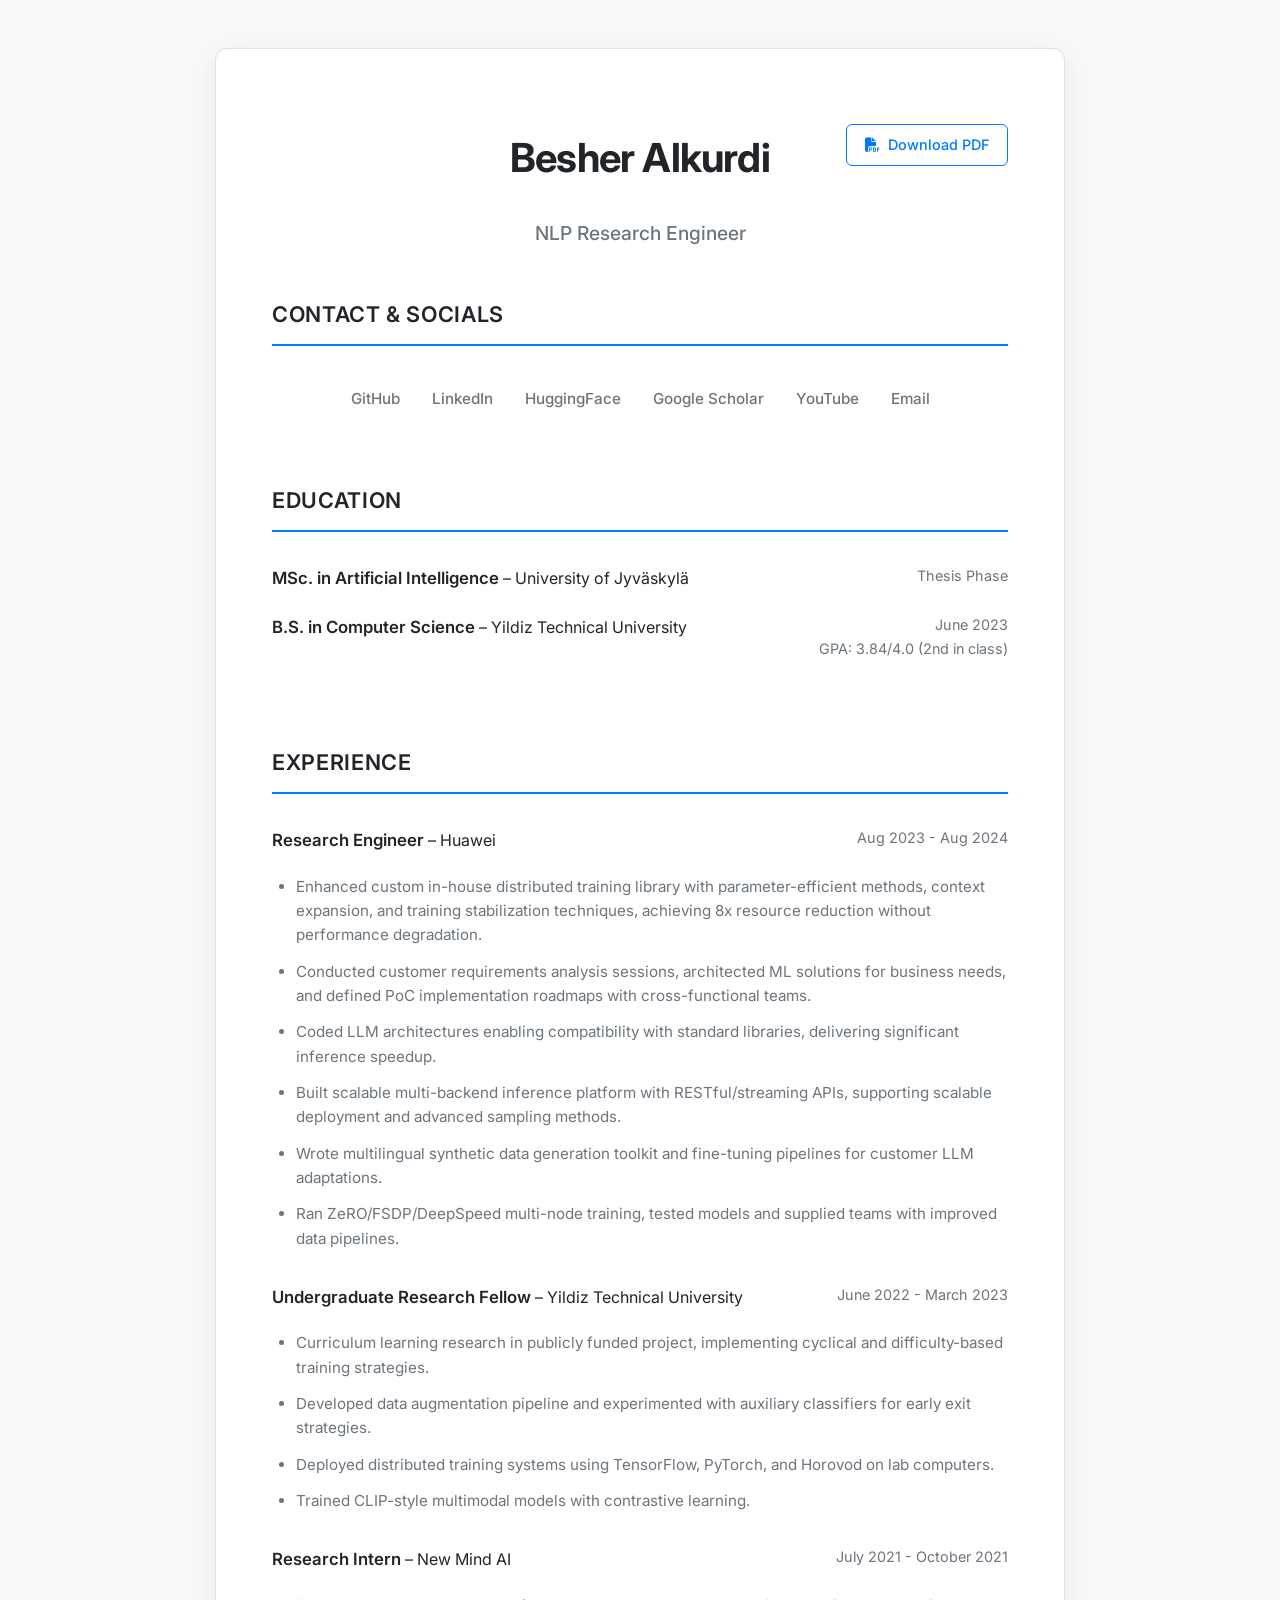
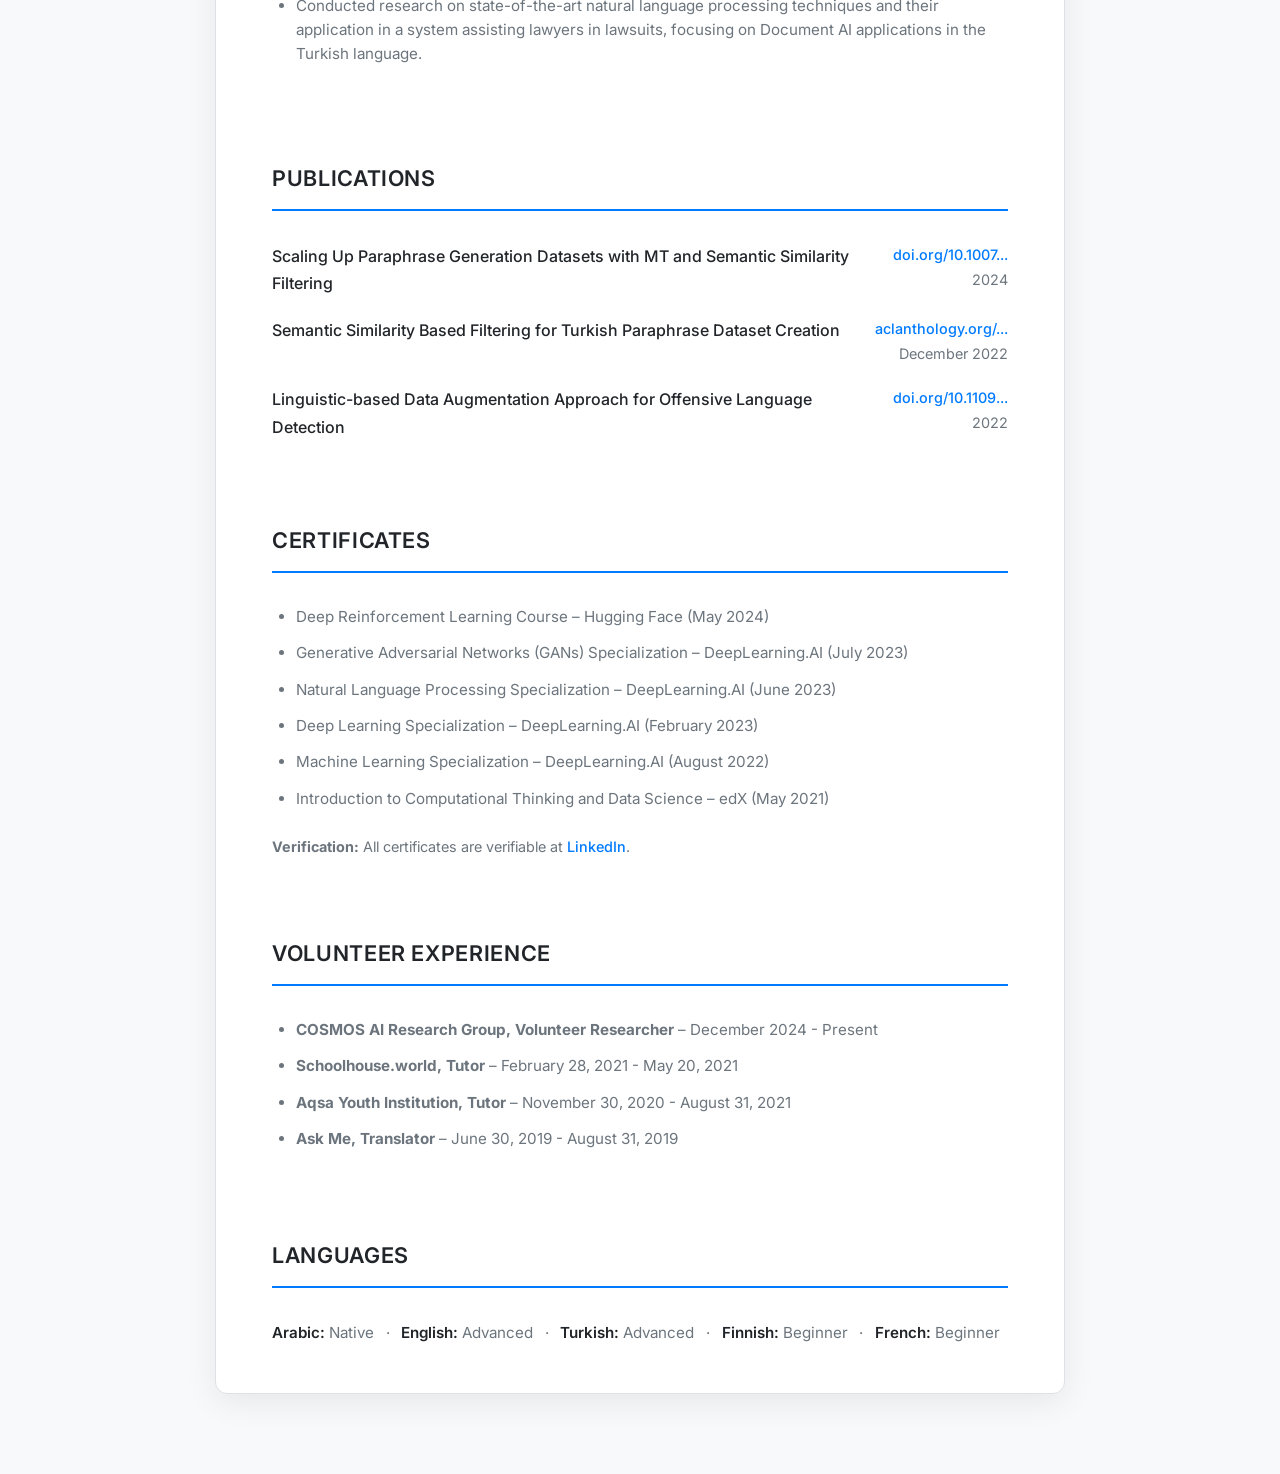
==== commit b111c01a: "Merge branch 'main' of https://github.com/mrbesher/mrbesher.github.io" ====
--- a/cv.html
+++ b/cv.html
@@ -5,92 +5,350 @@
         <meta name="viewport" content="width=device-width, initial-scale=1.0" />
         <title>Besher Alkurdi - NLP Research Engineer</title>
 
-        <!-- Bootstrap & FontAwesome -->
+        <link rel="preconnect" href="https://fonts.googleapis.com" />
+        <link rel="preconnect" href="https://fonts.gstatic.com" crossorigin />
+        <link
+            href="https://fonts.googleapis.com/css2?family=Inter:wght@300;400;500;600;700&display=swap"
+            rel="stylesheet"
+        />
+
         <link
             rel="stylesheet"
-            href="https://cdn.jsdelivr.net/npm/bootstrap@5.3.0/dist/css/bootstrap.min.css"
+            href="https://cdnjs.cloudflare.com/ajax/libs/font-awesome/6.4.0/css/all.min.css"
+            integrity="sha512-iecdLmaskl7CVkqkXNQ/ZH/XLlvWZOJyj7Yy7tcenmpD1ypASozpmT/E0iPtmFIB46ZmdtAc9eNBvH0H/ZpiBw=="
+            crossorigin="anonymous"
+            referrerpolicy="no-referrer"
         />
 
         <style>
             :root {
-                --primary-color: #1393d8;
-                --text-color: #333;
+                --bg-color: #f8f9fa;
+                --text-color: #212529;
+                --text-muted: #6c757d;
+                --border-color: #dee2e6;
+                --card-bg: #ffffff;
+                --hover-bg: #e9ecef;
+                --accent-color: #007bff;
+                --accent-hover-color: #0056b3;
+                --shadow-color: rgba(0, 0, 0, 0.075);
+            }
+
+            @media (prefers-color-scheme: dark) {
+                :root {
+                    --bg-color: #0d1117;
+                    --text-color: #c9d1d9;
+                    --text-muted: #8b949e;
+                    --border-color: #30363d;
+                    --card-bg: #161b22;
+                    --hover-bg: #1f242c;
+                    --accent-color: #58a6ff;
+                    --accent-hover-color: #2f81f7;
+                    --shadow-color: rgba(0, 0, 0, 0.3);
+                }
+            }
+
+            * {
+                box-sizing: border-box;
+                transition:
+                    background-color 0.2s ease,
+                    color 0.2s ease,
+                    border-color 0.2s ease;
             }
 
             body {
-                background-color: #f8f9fa;
-                font-family: Arial, sans-serif;
+                background-color: var(--bg-color);
+                color: var(--text-color);
+                font-family:
+                    "Inter",
+                    -apple-system,
+                    BlinkMacSystemFont,
+                    "Segoe UI",
+                    Roboto,
+                    sans-serif;
+                line-height: 1.7;
+                font-weight: 400;
+                font-size: 16px;
+                margin: 0;
+                padding: 0 0 2rem 0;
             }
 
             .container {
-                max-width: 900px;
-                background: white;
-                padding: 30px;
-                border-radius: 10px;
-                box-shadow: 0px 0px 15px rgba(0, 0, 0, 0.1);
-            }
-
-            h1,
-            h3 {
-                font-weight: bold;
-            }
-
-            .section-title {
-                color: var(--primary-color);
-                border-bottom: 2px solid var(--primary-color);
-                padding-bottom: 5px;
-                margin-bottom: 20px;
+                max-width: 850px;
+                background: var(--card-bg);
+                padding: 3rem 3.5rem;
+                border-radius: 12px;
+                box-shadow: 0 8px 32px var(--shadow-color);
+                border: 1px solid var(--border-color);
+                margin-left: auto;
+                margin-right: auto;
+                margin-top: 3rem;
+                margin-bottom: 3rem;
+            }
+
+            h1 {
+                font-weight: 700;
+                font-size: 2.5rem;
+                letter-spacing: -0.02em;
+                margin-bottom: 0.5rem;
+                color: var(--text-color);
+            }
+
+            h3.section-title {
+                font-weight: 600;
+                font-size: 1.35rem;
+                text-transform: uppercase;
+                letter-spacing: 0.03em;
+                margin-bottom: 2rem;
+                padding-bottom: 0.75rem;
+                color: var(--text-color);
+                border-bottom: 2px solid var(--accent-color);
+            }
+
+            h4 {
+                font-weight: 500;
+                color: var(--text-muted);
+                font-size: 1.2rem;
+                margin-bottom: 0;
+            }
+
+            section {
+                padding-top: 2.5rem;
+            }
+            section:first-of-type {
+                padding-top: 1.5rem;
+            }
+
+            .contact-icons {
+                display: flex;
+                justify-content: center;
+                gap: 1.5rem;
+                flex-wrap: wrap;
+                margin-top: 0.5rem;
             }
 
             .contact-icons a {
-                color: var(--primary-color);
-                margin-right: 15px;
-                transition: 0.3s;
+                color: var(--text-muted);
+                font-weight: 500;
+                text-decoration: none;
+                padding: 8px 4px;
+                display: flex;
+                align-items: center;
+                gap: 0.6rem;
+                font-size: 0.95rem;
+                transition: color 0.2s ease;
             }
 
             .contact-icons a:hover {
-                color: #116693;
+                color: var(--accent-color);
+            }
+
+            .contact-icons a i {
+                font-size: 1.25rem;
+                width: 20px;
+                text-align: center;
             }
 
             .entry {
                 display: flex;
                 justify-content: space-between;
-                margin-bottom: 15px;
+                align-items: flex-start;
+                margin-bottom: 1.25rem;
+                gap: 1.5rem;
             }
 
             .entry-details {
                 text-align: right;
-                color: gray;
+                color: var(--text-muted);
+                font-size: 0.9rem;
+                white-space: nowrap;
+                flex-shrink: 0;
+                font-weight: 400;
+            }
+
+            .entry-content {
+                flex: 1;
+            }
+
+            .entry strong {
+                font-weight: 600;
+                color: var(--text-color);
+                font-size: 1.05rem;
+            }
+
+            #publications .entry strong {
+                font-weight: 500;
+                font-size: 1rem;
             }
 
             ul {
-                padding-left: 20px;
+                padding-left: 1.5rem;
+                margin-top: 0.5rem;
+                margin-bottom: 1.5rem;
+                list-style-type: disc;
+            }
+
+            li {
+                margin-bottom: 0.75rem;
+                font-size: 0.95rem;
+                line-height: 1.6;
+                color: var(--text-color);
+            }
+
+            #experience ul {
+                margin-bottom: 2rem;
+            }
+            #experience li,
+            #certificates li,
+            #volunteer li {
+                color: var(--text-muted);
             }
 
             a {
                 text-decoration: none;
-                color: var(--primary-color);
-                font-weight: bold;
+                color: var(--accent-color);
+                font-weight: 500;
+                transition:
+                    color 0.2s ease,
+                    opacity 0.2s ease;
             }
 
             a:hover {
+                color: var(--accent-hover-color);
                 text-decoration: underline;
+            }
+
+            .contact-icons a:hover {
+                text-decoration: none;
+            }
+
+            .btn-custom-outline {
+                padding: 8px 18px;
+                font-size: 0.9rem;
+                border: 1.5px solid var(--accent-color);
+                color: var(--accent-color);
+                background: transparent;
+                font-weight: 500;
+                border-radius: 6px;
+                text-decoration: none;
+                display: inline-block;
+                transition: all 0.2s ease-in-out;
+            }
+
+            .btn-custom-outline:hover {
+                background-color: var(--accent-color);
+                border-color: var(--accent-color);
+                color: var(--card-bg);
+                transform: translateY(-2px);
+                box-shadow: 0 4px 12px var(--shadow-color);
+                text-decoration: none;
+            }
+
+            .header-section {
+                text-align: center;
+                position: relative;
+            }
+
+            .pdf-download {
+                position: absolute;
+                top: 0;
+                right: 0;
+            }
+
+            #languages .languages-list {
+                color: var(--text-muted);
+                font-size: 0.95rem;
+                line-height: 1.7;
+            }
+
+            #languages .languages-list span {
+                display: inline;
+                white-space: nowrap;
+            }
+
+            #languages .languages-list strong {
+                color: var(--text-color);
+                font-weight: 600;
+            }
+
+            #languages .languages-list span:not(:last-child)::after {
+                content: " \00B7 ";
+                margin: 0 0.5em;
+                color: var(--text-muted);
+            }
+
+            @media (max-width: 768px) {
+                body {
+                    padding: 0;
+                }
+                .container {
+                    padding: 2rem 1.5rem;
+                    margin: 1rem;
+                    border-radius: 8px;
+                }
+
+                .entry {
+                    flex-direction: column;
+                    gap: 0.25rem;
+                    margin-bottom: 1rem;
+                }
+
+                .entry-details {
+                    text-align: left;
+                    white-space: normal;
+                    font-size: 0.85rem;
+                }
+
+                .contact-icons {
+                    gap: 0.5rem 1rem;
+                    justify-content: space-around;
+                }
+                .contact-icons a {
+                    font-size: 0.9rem;
+                }
+                .contact-icons a i {
+                    font-size: 1.1rem;
+                }
+
+                .pdf-download {
+                    position: static;
+                    margin-top: 1.5rem;
+                    text-align: center;
+                }
+
+                h1 {
+                    font-size: 2rem;
+                }
+                h3.section-title {
+                    font-size: 1.2rem;
+                }
+                h4 {
+                    font-size: 1.1rem;
+                }
+                #languages .languages-list {
+                    text-align: center;
+                }
+                #languages .languages-list span {
+                    display: inline-block;
+                    margin-bottom: 0.3rem;
+                }
             }
         </style>
     </head>
     <body>
-        <div class="container my-5">
-            <div class="position-relative text-center mb-4">
+        <div class="container">
+            <div class="header-section">
                 <h1>Besher Alkurdi</h1>
-                <h4 class="text-muted">NLP Research Engineer</h4>
-                <div style="position: absolute; top: 0; right: 0">
-                    <a href="./cv.pdf" class="btn btn-outline-primary btn-sm">
-                        Download PDF Version
+                <h4>NLP Research Engineer</h4>
+                <div class="pdf-download">
+                    <a href="./cv.pdf" class="btn-custom-outline">
+                        <i
+                            class="fas fa-file-pdf"
+                            style="margin-right: 0.3rem"
+                        ></i>
+                        Download PDF
                     </a>
                 </div>
             </div>
-
-            <hr />
 
             <section id="contact">
                 <h3 class="section-title">Contact & Socials</h3>
@@ -120,13 +378,11 @@
                 </div>
             </section>
 
-            <hr />
-
             <section id="education">
                 <h3 class="section-title">Education</h3>
 
                 <div class="entry">
-                    <div>
+                    <div class="entry-content">
                         <strong>MSc. in Artificial Intelligence</strong> –
                         University of Jyväskylä
                     </div>
@@ -134,23 +390,23 @@
                 </div>
 
                 <div class="entry">
-                    <div>
+                    <div class="entry-content">
                         <strong>B.S. in Computer Science</strong> – Yildiz
                         Technical University
                     </div>
                     <div class="entry-details">
-                        June 2023 | GPA: 3.84/4.0 (2nd in class)
+                        June 2023<br />GPA: 3.84/4.0 (2nd in class)
                     </div>
                 </div>
             </section>
-
-            <hr />
 
             <section id="experience">
                 <h3 class="section-title">Experience</h3>
 
                 <div class="entry">
-                    <div><strong>Research Engineer</strong> – Huawei</div>
+                    <div class="entry-content">
+                        <strong>Research Engineer</strong> – Huawei
+                    </div>
                     <div class="entry-details">Aug 2023 - Aug 2024</div>
                 </div>
                 <ul>
@@ -186,7 +442,7 @@
                 </ul>
 
                 <div class="entry">
-                    <div>
+                    <div class="entry-content">
                         <strong>Undergraduate Research Fellow</strong> – Yildiz
                         Technical University
                     </div>
@@ -226,58 +482,60 @@
                 </ul>
             </section>
 
-            <hr />
-
             <section id="publications">
                 <h3 class="section-title">Publications</h3>
 
                 <div class="entry">
-                    <div>
+                    <div class="entry-content">
                         <strong
                             >Scaling Up Paraphrase Generation Datasets with MT
                             and Semantic Similarity Filtering</strong
                         >
                     </div>
                     <div class="entry-details">
-                        <a href="https://doi.org/10.1007/978-3-031-44260-5_2"
-                            >[DOI]</a
-                        >
-                        | 2024
-                    </div>
-                </div>
-
-                <div class="entry">
-                    <div>
+                        <a
+                            href="https://doi.org/10.1007/978-3-031-44260-5_2"
+                            target="_blank"
+                            rel="noopener noreferrer"
+                            >doi.org/10.1007...</a
+                        ><br />2024
+                    </div>
+                </div>
+
+                <div class="entry">
+                    <div class="entry-content">
                         <strong
                             >Semantic Similarity Based Filtering for Turkish
                             Paraphrase Dataset Creation</strong
                         >
                     </div>
                     <div class="entry-details">
-                        <a href="https://aclanthology.org/2022.icnlsp-1.14"
-                            >[DOI]</a
-                        >
-                        | December 2022
-                    </div>
-                </div>
-
-                <div class="entry">
-                    <div>
+                        <a
+                            href="https://aclanthology.org/2022.icnlsp-1.14"
+                            target="_blank"
+                            rel="noopener noreferrer"
+                            >aclanthology.org/...</a
+                        ><br />December 2022
+                    </div>
+                </div>
+
+                <div class="entry">
+                    <div class="entry-content">
                         <strong
                             >Linguistic-based Data Augmentation Approach for
                             Offensive Language Detection</strong
                         >
                     </div>
                     <div class="entry-details">
-                        <a href="https://doi.org/10.1109/UBMK55850.2022.9919562"
-                            >[DOI]</a
-                        >
-                        | 2022
+                        <a
+                            href="https://doi.org/10.1109/UBMK55850.2022.9919562"
+                            target="_blank"
+                            rel="noopener noreferrer"
+                            >doi.org/10.1109...</a
+                        ><br />2022
                     </div>
                 </div>
             </section>
-
-            <hr />
 
             <section id="certificates">
                 <h3 class="section-title">Certificates</h3>
@@ -307,14 +565,17 @@
                         – edX (May 2021)
                     </li>
                 </ul>
-                <p>
+                <p style="font-size: 0.9rem; color: var(--text-muted)">
                     <strong>Verification:</strong> All certificates are
                     verifiable at
-                    <a href="https://www.linkedin.com/in/mrbesher">LinkedIn</a>.
+                    <a
+                        href="https://www.linkedin.com/in/mrbesher"
+                        target="_blank"
+                        rel="noopener noreferrer"
+                        >LinkedIn</a
+                    >.
                 </p>
             </section>
-
-            <hr />
 
             <section id="volunteer">
                 <h3 class="section-title">Volunteer Experience</h3>
@@ -341,20 +602,16 @@
                 </ul>
             </section>
 
-            <hr />
-
             <section id="languages">
                 <h3 class="section-title">Languages</h3>
-                <ul>
-                    <li><strong>Arabic</strong>: Native</li>
-                    <li><strong>English</strong>: Advanced</li>
-                    <li><strong>Turkish</strong>: Advanced</li>
-                    <li><strong>Finnish</strong>: Beginner</li>
-                    <li><strong>French</strong>: Beginner</li>
-                </ul>
+                <div class="languages-list">
+                    <span><strong>Arabic:</strong> Native</span>
+                    <span><strong>English:</strong> Advanced</span>
+                    <span><strong>Turkish:</strong> Advanced</span>
+                    <span><strong>Finnish:</strong> Beginner</span>
+                    <span><strong>French:</strong> Beginner</span>
+                </div>
             </section>
         </div>
-
-        <script src="https://cdn.jsdelivr.net/npm/bootstrap@5.3.0/dist/js/bootstrap.bundle.min.js"></script>
     </body>
 </html>
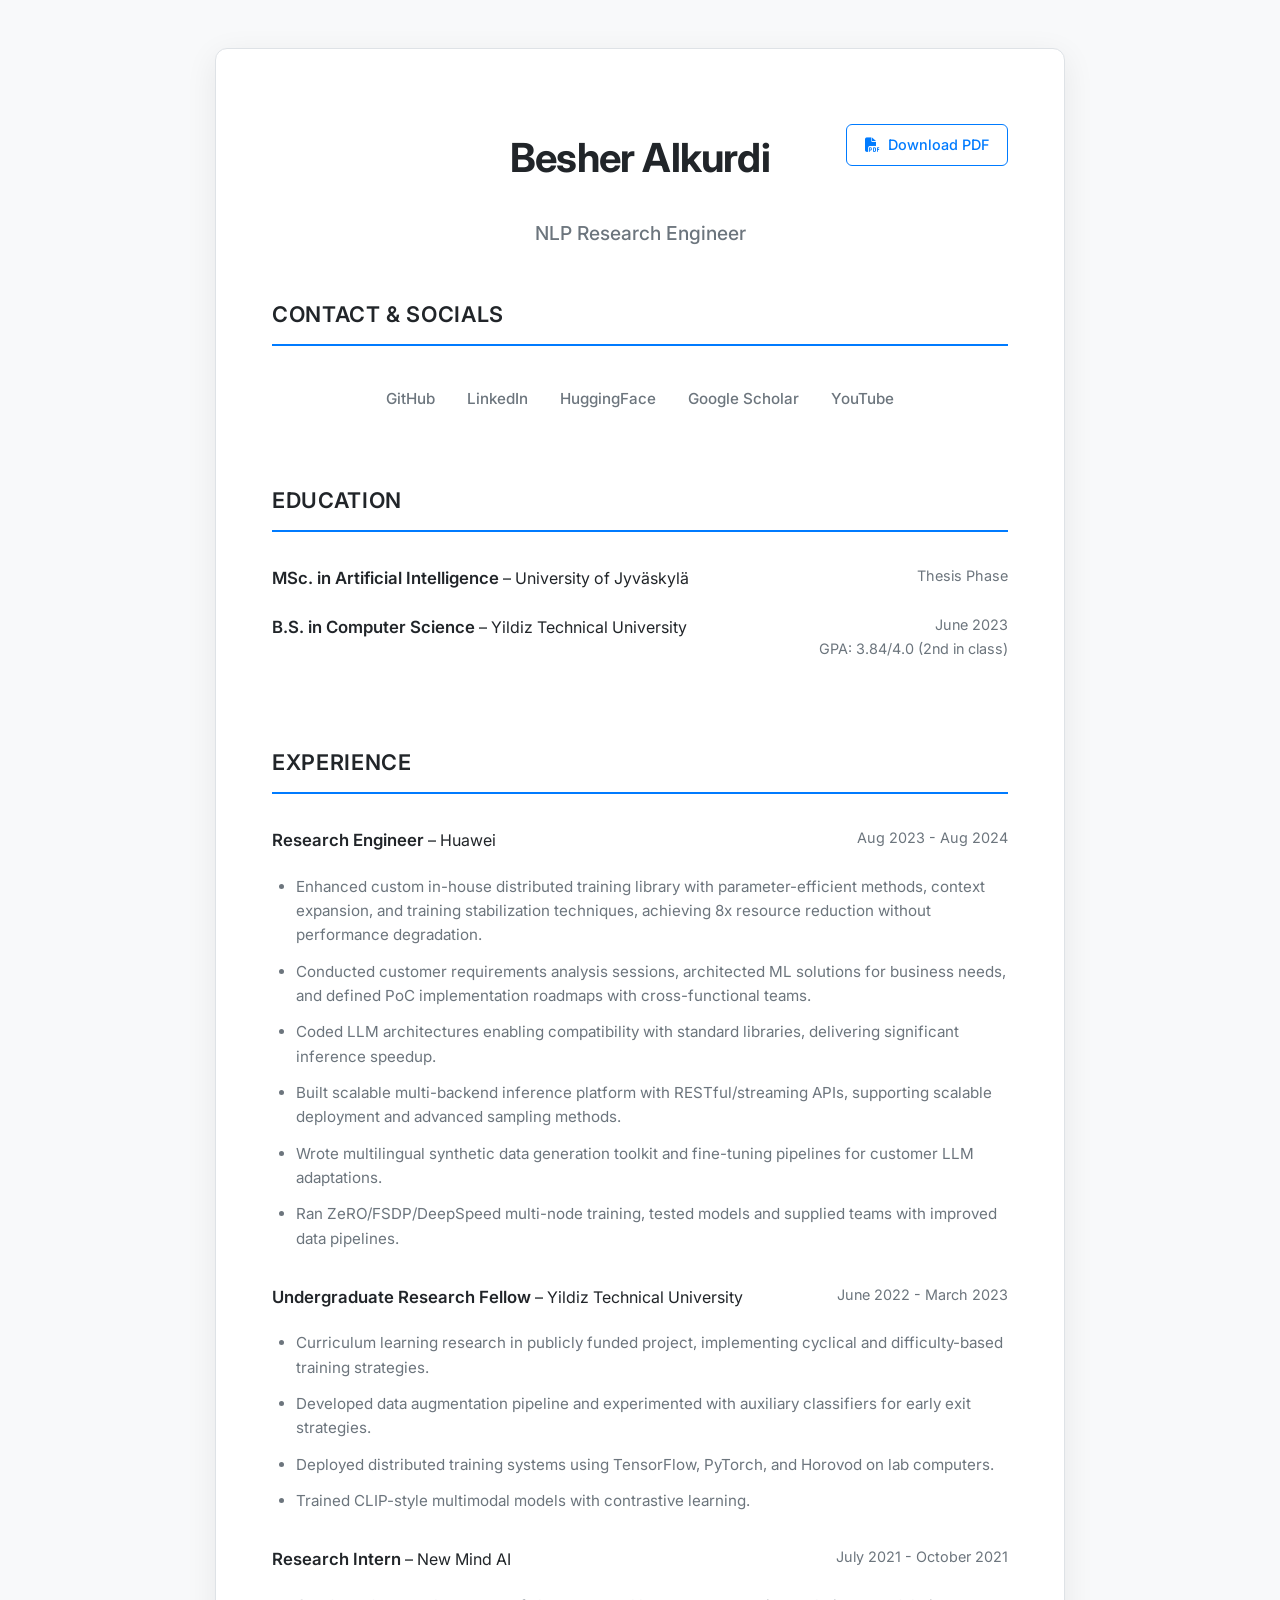
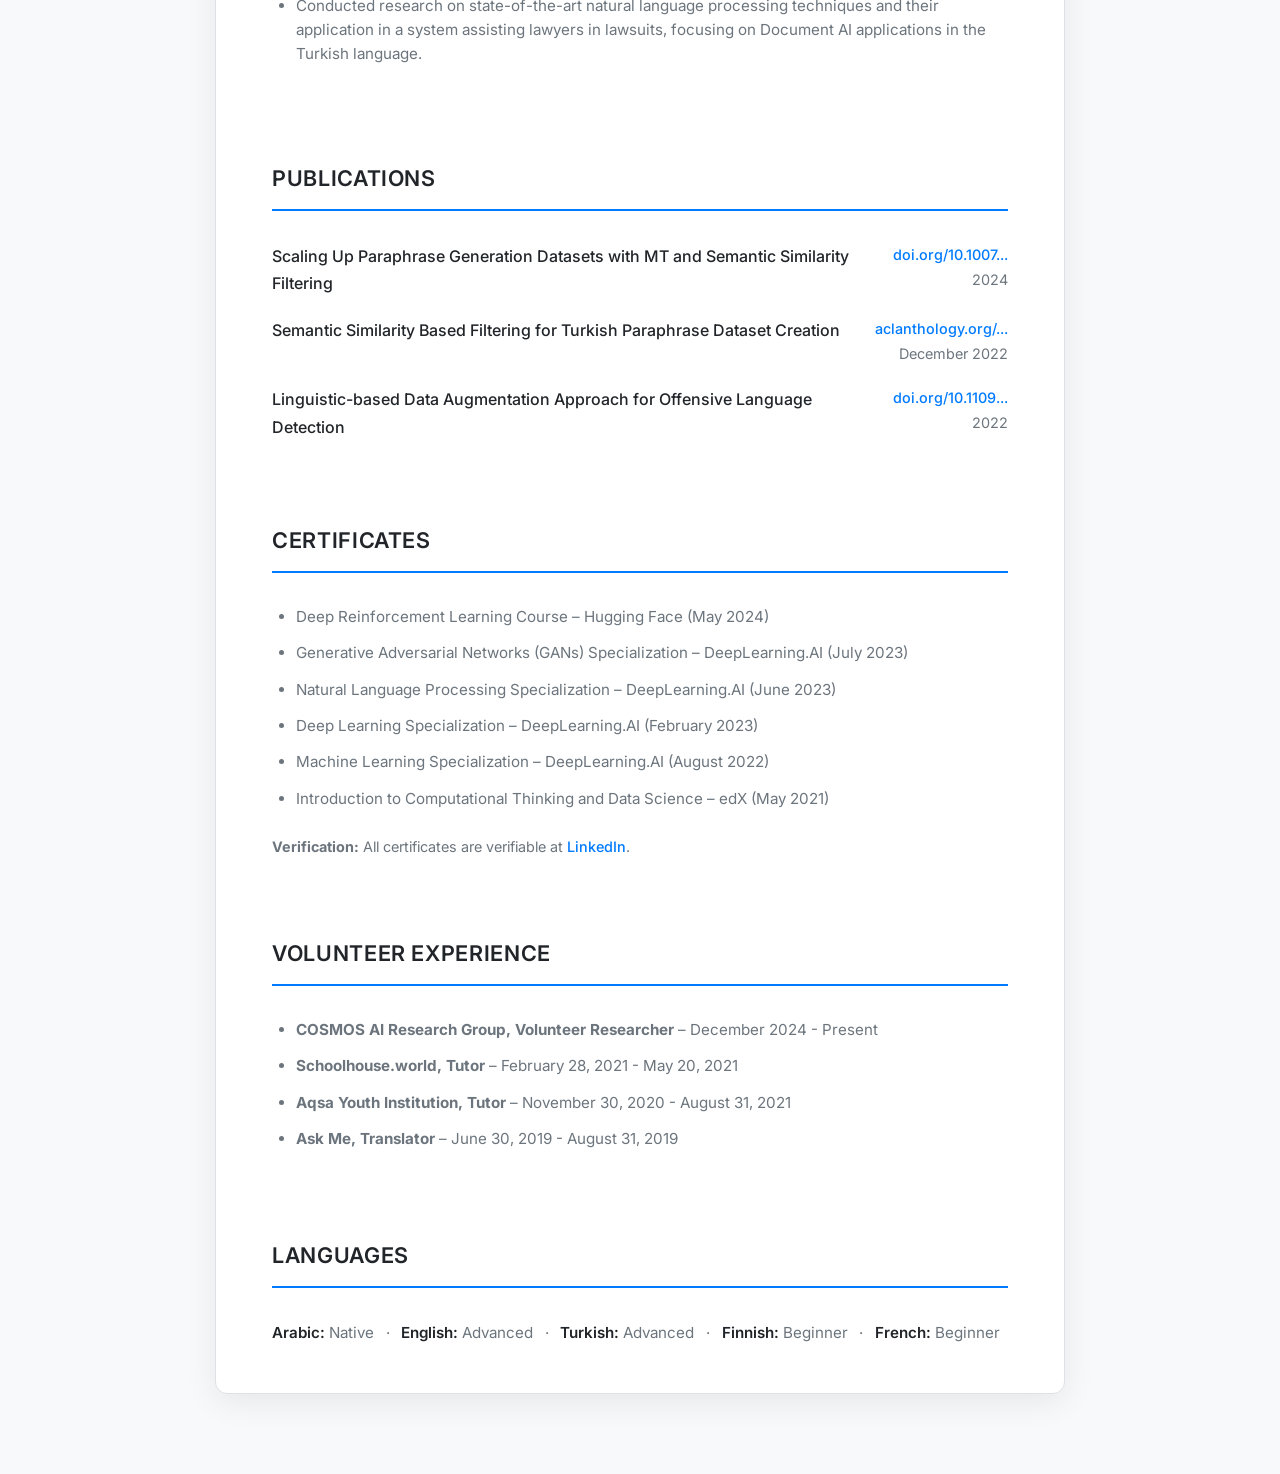
==== commit 5064d2d7: "Remove email" ====
--- a/cv.html
+++ b/cv.html
@@ -374,7 +374,6 @@
                         target="_blank"
                         >YouTube</a
                     >
-                    <a href="mailto:mrbesheralkurdi@outlook.com">Email</a>
                 </div>
             </section>
 
